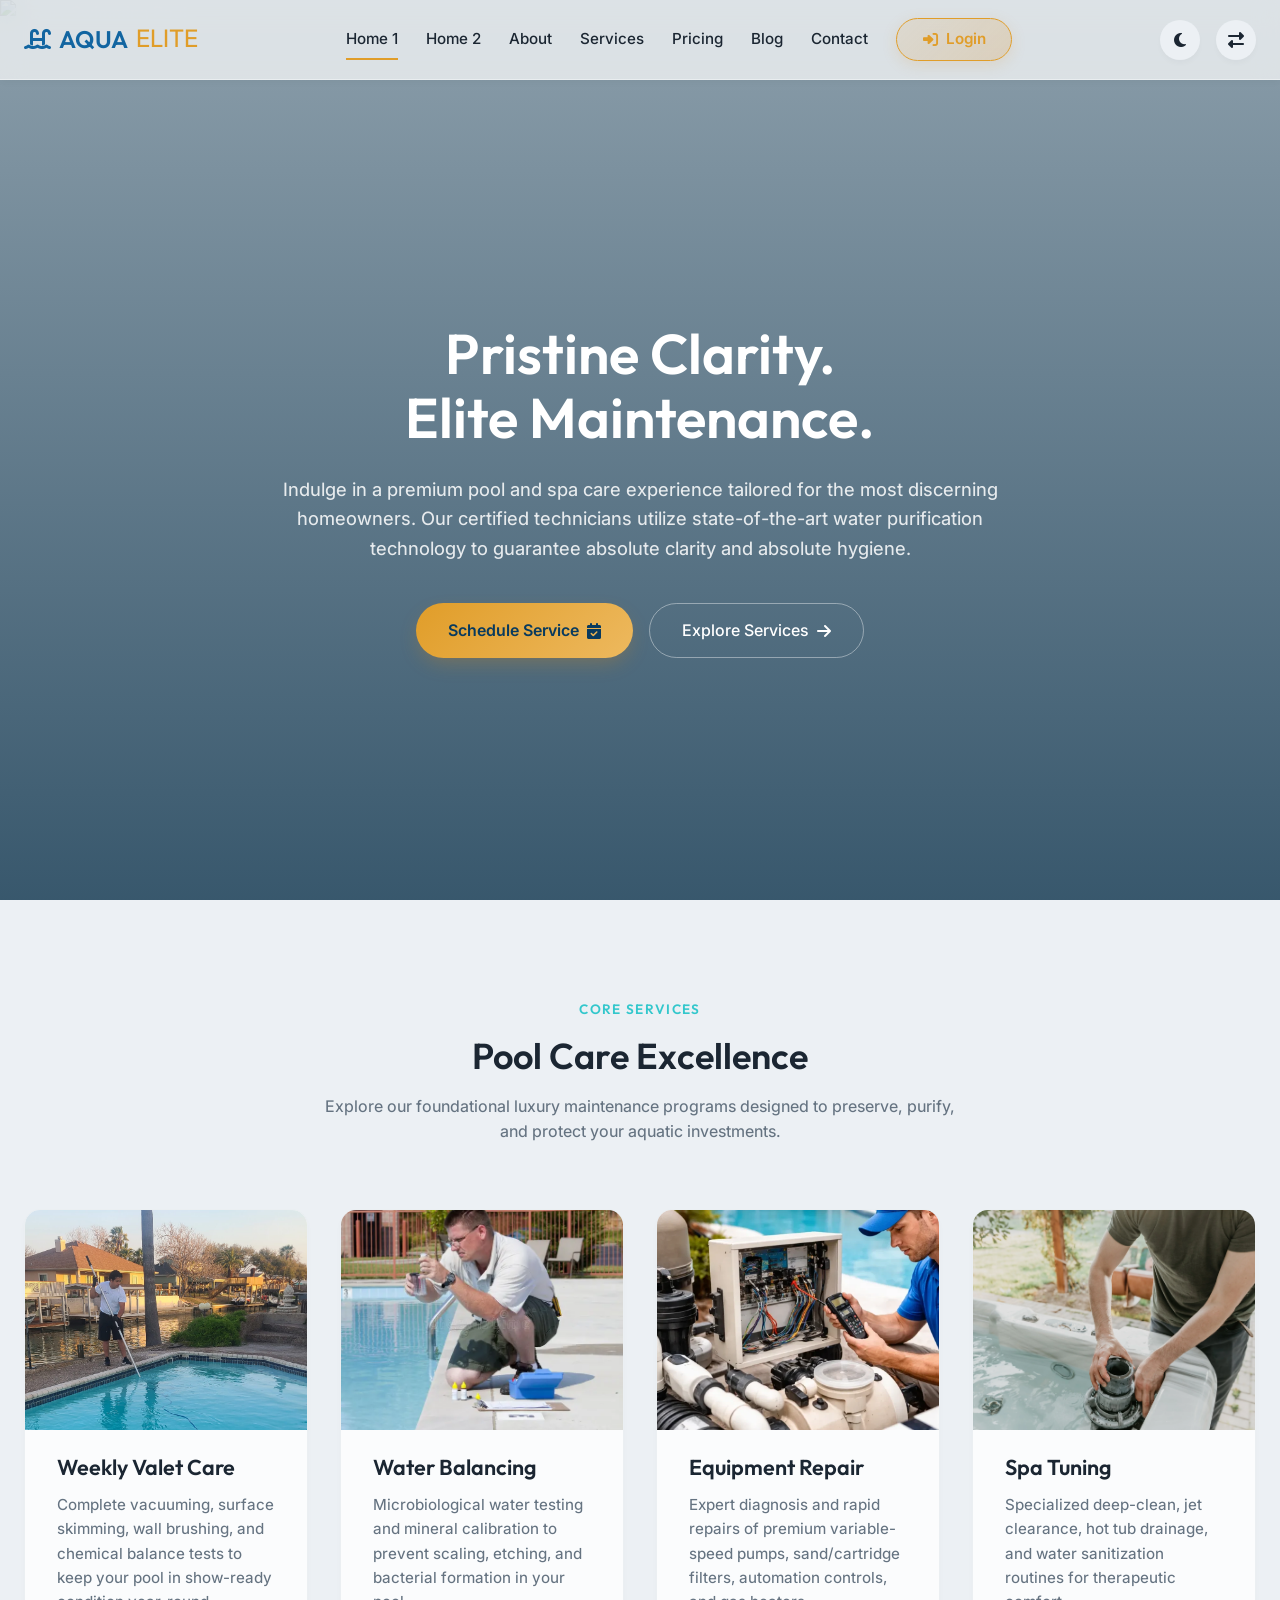
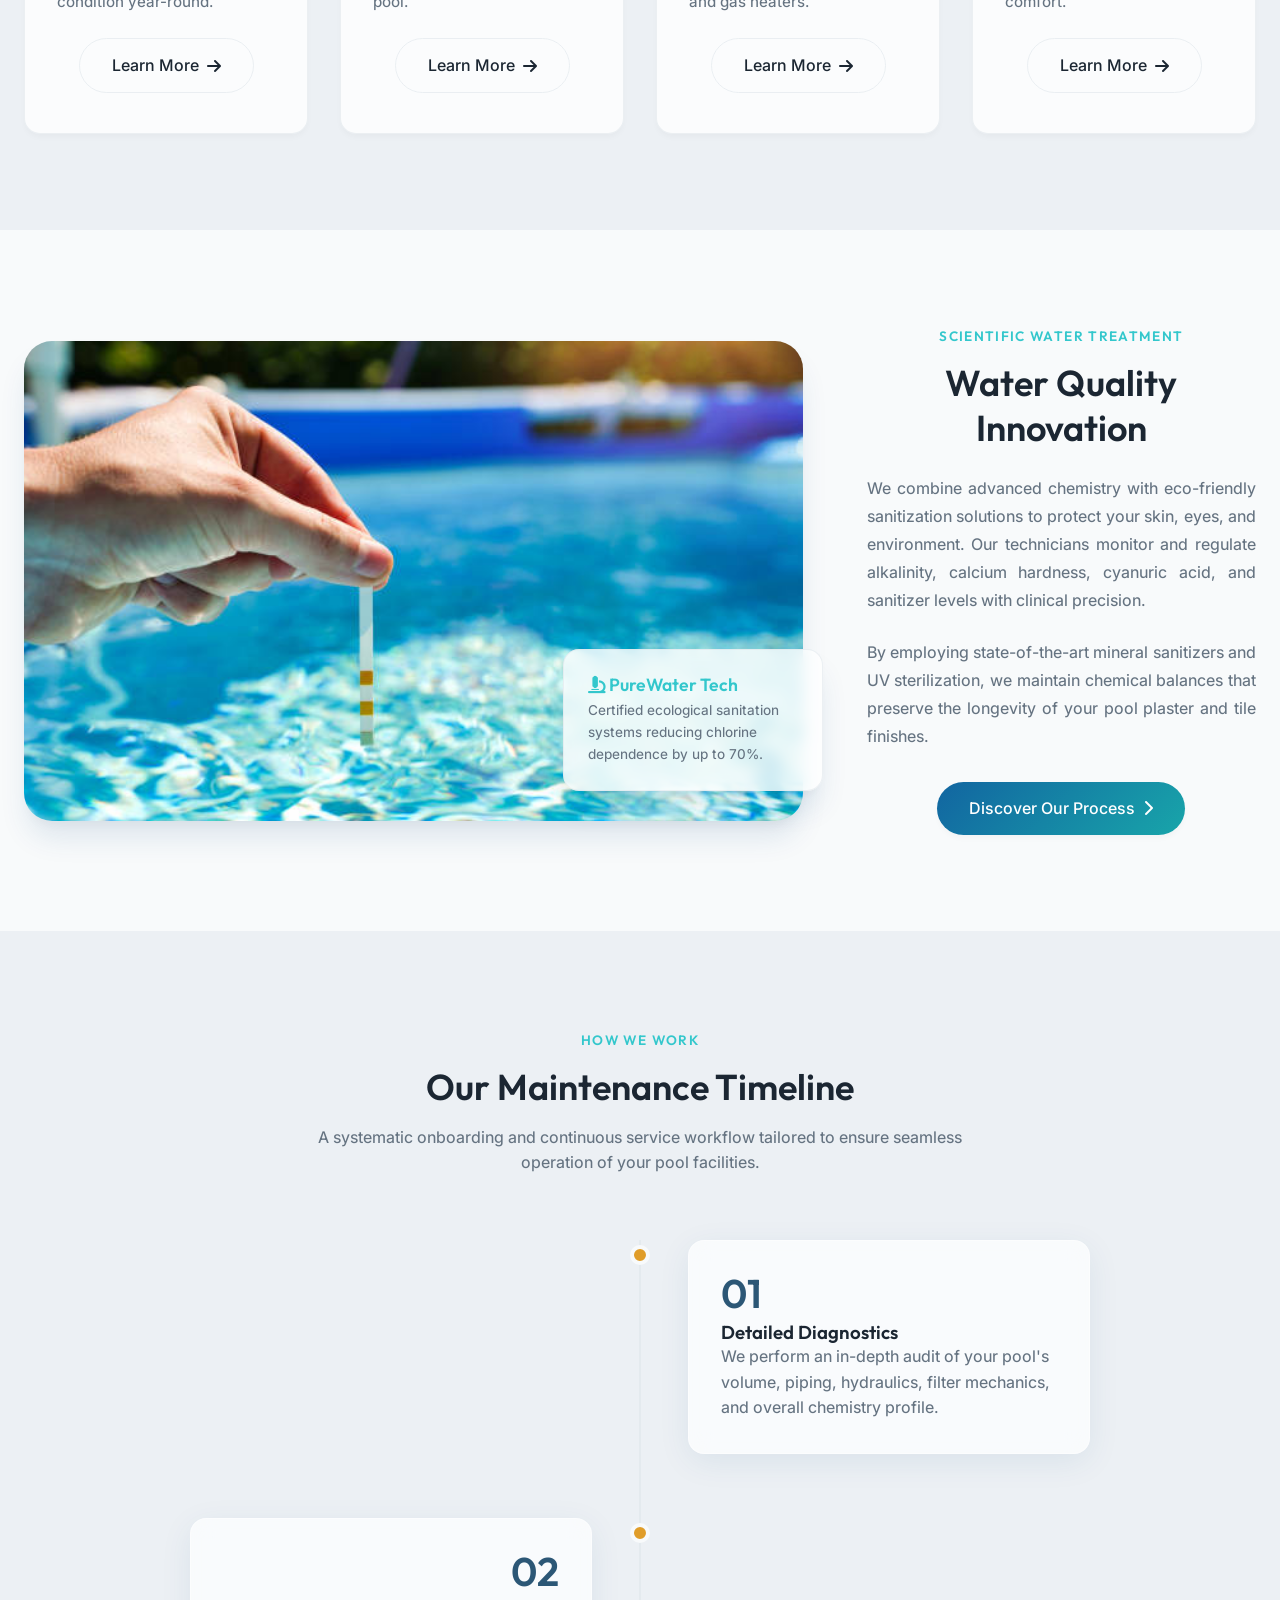
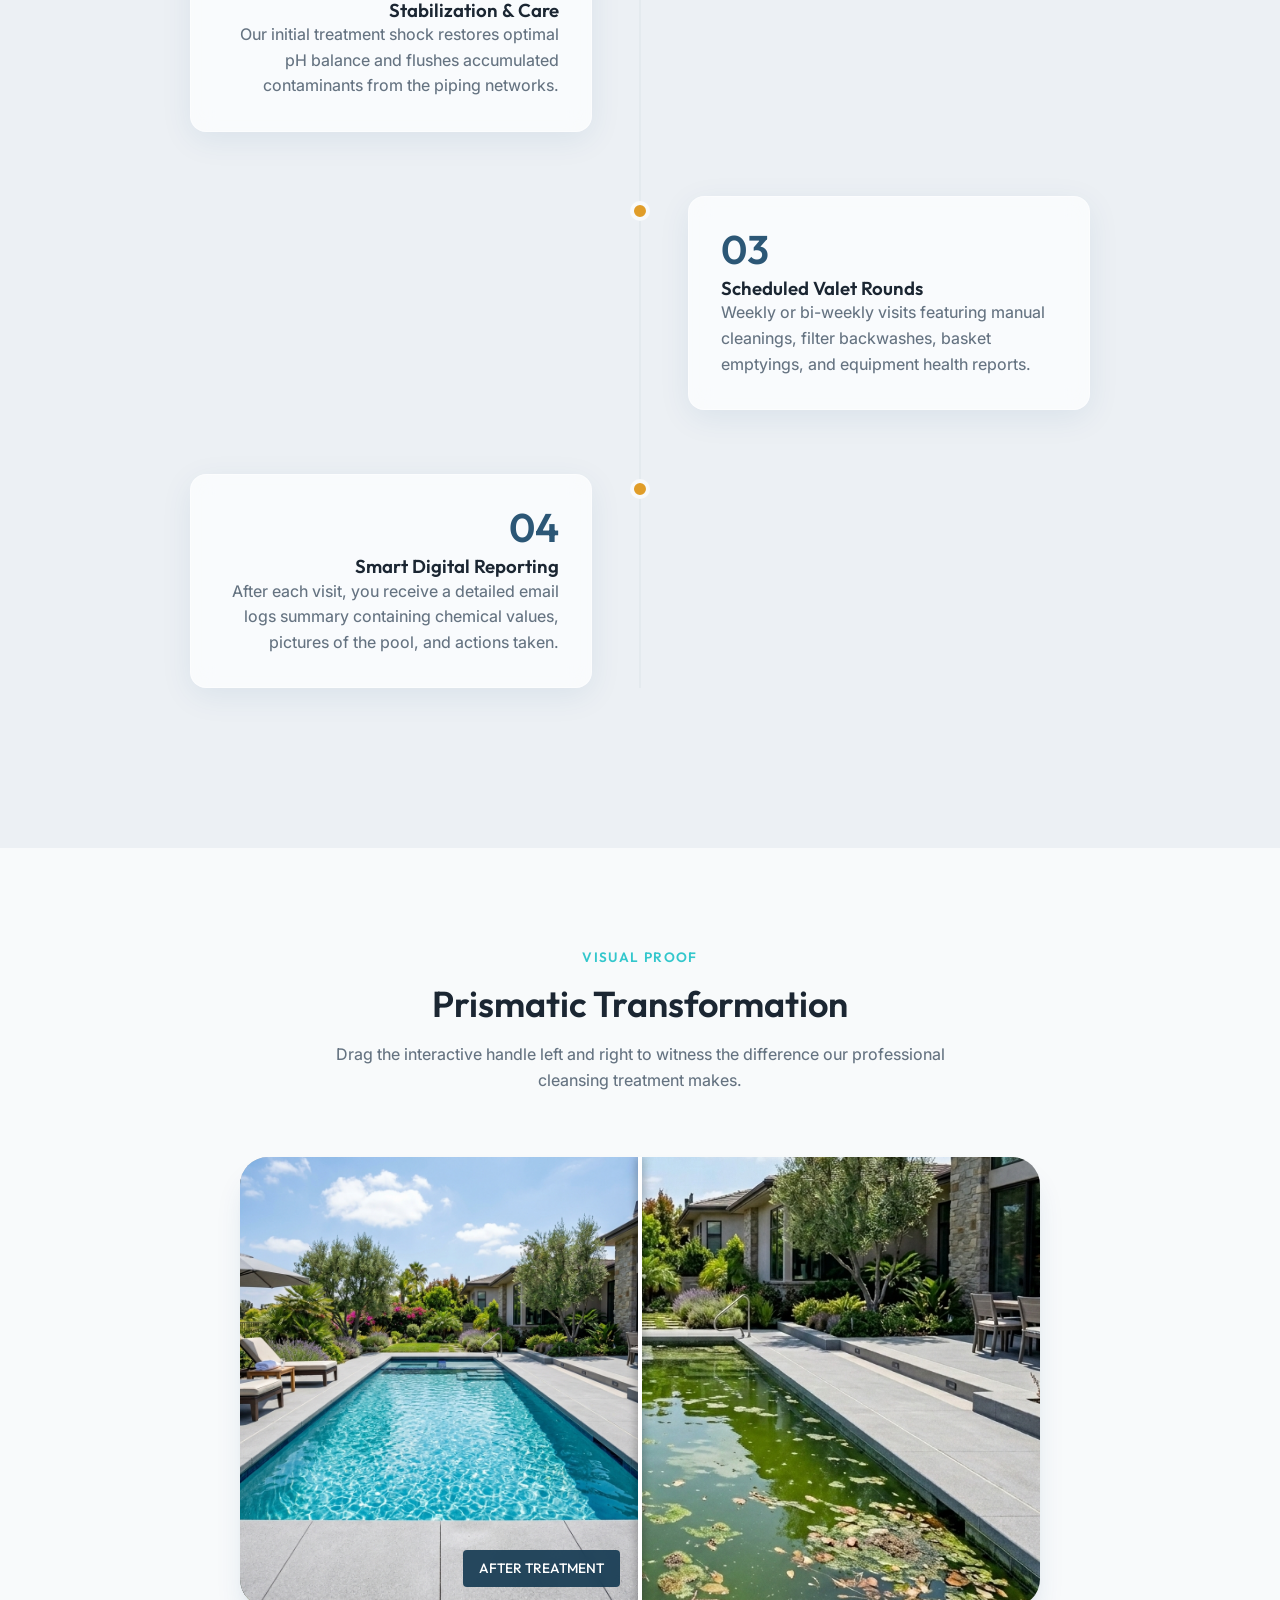
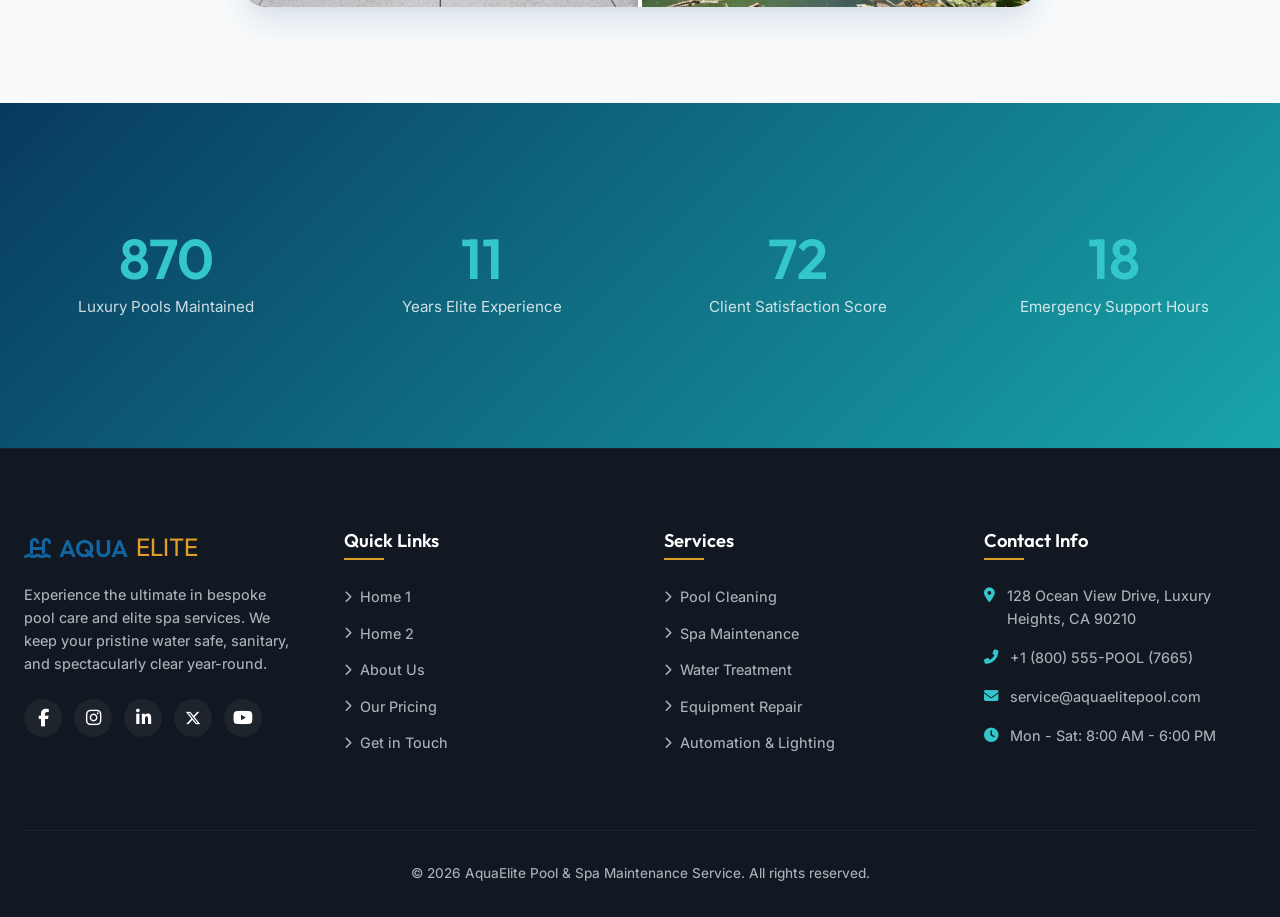
==== index.html @ b31b195e "Initial commit - Pool & Spa Maintenance Service static website" ====
<!DOCTYPE html>
<html lang="en" dir="ltr" data-theme="light">
<head>
  <meta charset="UTF-8">
  <meta name="viewport" content="width=device-width, initial-scale=1.0">
  <link rel="icon" type="image/svg+xml" href="assets/images/favicon.svg">
  <meta name="description" content="Premium Pool & Spa Maintenance Service - High-end cleaning, water treatment, equipment repair, and luxury pool care. Experience crystal-clear, safe waters.">
  <title>AquaElite - Premium Pool & Spa Maintenance Service</title>
  
  <!-- CSS Stylesheets -->
  <link rel="stylesheet" href="https://cdnjs.cloudflare.com/ajax/libs/font-awesome/6.6.0/css/all.min.css">
  <link rel="stylesheet" href="assets/css/style.css">
</head>
<body>

  <!-- Sticky Header -->
  <header>
    <div class="container nav-container">
      <a href="index.html" class="logo">
        <i class="fas fa-swimming-pool"></i> AQUA<span>ELITE</span>
      </a>
      
      <nav class="nav-menu">
        <a href="index.html" class="nav-link active">Home 1</a>
        <a href="home-2.html" class="nav-link">Home 2</a>
        <a href="about.html" class="nav-link">About</a>
        <a href="services.html" class="nav-link">Services</a>
        <a href="pricing.html" class="nav-link">Pricing</a>
        <a href="blog.html" class="nav-link">Blog</a>
        <a href="contact.html" class="nav-link">Contact</a>
        <a href="login.html" class="nav-link btn btn-secondary login-nav-btn"><i class="fas fa-sign-in-alt"></i> Login</a>
        
        <!-- Mobile/Tablet Toggle Buttons -->
        <div class="mobile-toggle-actions">
          <button class="toggle-btn theme-toggle" aria-label="Toggle Theme">
            <i class="fas fa-moon"></i>
          </button>
          <button class="toggle-btn rtl-toggle" aria-label="Toggle Layout Direction">
            <i class="fas fa-exchange-alt"></i>
          </button>
        </div>
      </nav>
      
      <div class="header-actions">
        <button class="toggle-btn theme-toggle" aria-label="Toggle Theme">
          <i class="fas fa-moon"></i>
        </button>
        <button class="toggle-btn rtl-toggle" aria-label="Toggle Layout Direction">
          <i class="fas fa-exchange-alt"></i>
        </button>
        <div class="hamburger">
          <span></span>
          <span></span>
          <span></span>
        </div>
      </div>
    </div>
  </header>

  <!-- 1. Luxury Hero Section -->
  <section class="hero-h1">
    <div class="hero-bg-media">
      <!-- High-resolution background pool image -->
      <img src="https://images.unsplash.com/photo-1576013551627-0cc20b96c2a7?q=80&w=1920&auto=format&fit=crop" alt="Luxury Swimming Pool">
    </div>
    <div class="hero-overlay"></div>
    <div class="container hero-content">
      <h1>Pristine Clarity.<br>Elite Maintenance.</h1>
      <p>Indulge in a premium pool and spa care experience tailored for the most discerning homeowners. Our certified technicians utilize state-of-the-art water purification technology to guarantee absolute clarity and absolute hygiene.</p>
      <div class="hero-actions">
        <a href="contact.html" class="btn btn-accent">Schedule Service <i class="fas fa-calendar-check"></i></a>
        <a href="services.html" class="btn btn-secondary" style="color: #fff; border-color: rgba(255,255,255,0.4);">Explore Services <i class="fas fa-arrow-right"></i></a>
      </div>
    </div>
  </section>

  <!-- 2. Pool Care Excellence Grid (4 Premium Cards) -->
  <section class="section-padding" style="background: var(--bg-secondary); transition: background var(--transition-normal);">
    <div class="container">
      <div class="section-header">
        <span class="section-tag">Core Services</span>
        <h2 class="section-title">Pool Care Excellence</h2>
        <p>Explore our foundational luxury maintenance programs designed to preserve, purify, and protect your aquatic investments.</p>
      </div>
      
      <div class="grid-4">
        <!-- Card 1 -->
        <div class="premium-card">
          <img src="assets/images/Weekly%20Valet%20Care.png" alt="Weekly Valet Care">
          <h3>Weekly Valet Care</h3>
          <p>Complete vacuuming, surface skimming, wall brushing, and chemical balance tests to keep your pool in show-ready condition year-round.</p>
          <a href="services-details.html" class="btn btn-secondary card-action-btn">Learn More <i class="fas fa-arrow-right"></i></a>
        </div>
        <!-- Card 2 -->
        <div class="premium-card">
          <img src="assets/images/Water%20Balancing.png" alt="Water Balancing">
          <h3>Water Balancing</h3>
          <p>Microbiological water testing and mineral calibration to prevent scaling, etching, and bacterial formation in your pool.</p>
          <a href="services-details.html" class="btn btn-secondary card-action-btn">Learn More <i class="fas fa-arrow-right"></i></a>
        </div>
        <!-- Card 3 -->
        <div class="premium-card">
          <img src="assets/images/Equipment%20Repair.png" alt="Equipment Repair">
          <h3>Equipment Repair</h3>
          <p>Expert diagnosis and rapid repairs of premium variable-speed pumps, sand/cartridge filters, automation controls, and gas heaters.</p>
          <a href="services-details.html" class="btn btn-secondary card-action-btn">Learn More <i class="fas fa-arrow-right"></i></a>
        </div>
        <!-- Card 4 -->
        <div class="premium-card">
          <img src="assets/images/Spa%20Tuning.png" alt="Spa Tuning">
          <h3>Spa Tuning</h3>
          <p>Specialized deep-clean, jet clearance, hot tub drainage, and water sanitization routines for therapeutic comfort.</p>
          <a href="services-details.html" class="btn btn-secondary card-action-btn">Learn More <i class="fas fa-arrow-right"></i></a>
        </div>
      </div>
    </div>
  </section>

  <!-- 3. Water Quality Innovation Section (Split Layout) -->
  <section class="section-padding">
    <div class="container">
      <div class="split-layout">
        <div class="split-image-container">
          <img src="assets/images/Water%20Quality%20Innovation.png" alt="Pool Water Chemistry Integration">
          <div class="floating-badge glass-panel">
            <h4><i class="fas fa-microscope"></i> PureWater Tech</h4>
            <p style="font-size: 0.85rem; margin: 0;">Certified ecological sanitation systems reducing chlorine dependence by up to 70%.</p>
          </div>
        </div>
        <div class="split-content">
          <span class="section-tag" style="text-align: start;">Scientific Water Treatment</span>
          <h2 style="font-size: 2.25rem; margin-bottom: 1.5rem;">Water Quality Innovation</h2>
          <p style="margin-bottom: 1.5rem;">We combine advanced chemistry with eco-friendly sanitization solutions to protect your skin, eyes, and environment. Our technicians monitor and regulate alkalinity, calcium hardness, cyanuric acid, and sanitizer levels with clinical precision.</p>
          <p style="margin-bottom: 2rem;">By employing state-of-the-art mineral sanitizers and UV sterilization, we maintain chemical balances that preserve the longevity of your pool plaster and tile finishes.</p>
          <a href="about.html" class="btn btn-primary">Discover Our Process <i class="fas fa-chevron-right"></i></a>
        </div>
      </div>
    </div>
  </section>

  <!-- 4. Maintenance Process Timeline -->
  <section class="section-padding" style="background: var(--bg-secondary); transition: background var(--transition-normal);">
    <div class="container">
      <div class="section-header">
        <span class="section-tag">How We Work</span>
        <h2 class="section-title">Our Maintenance Timeline</h2>
        <p>A systematic onboarding and continuous service workflow tailored to ensure seamless operation of your pool facilities.</p>
      </div>
      
      <div class="timeline-container">
        <div class="timeline-line"></div>
        
        <!-- Timeline Item 1 -->
        <div class="timeline-item">
          <div class="timeline-dot"></div>
          <div class="timeline-card glass-panel">
            <div class="step-num">01</div>
            <h3>Detailed Diagnostics</h3>
            <p>We perform an in-depth audit of your pool's volume, piping, hydraulics, filter mechanics, and overall chemistry profile.</p>
          </div>
        </div>
        
        <!-- Timeline Item 2 -->
        <div class="timeline-item">
          <div class="timeline-dot"></div>
          <div class="timeline-card glass-panel">
            <div class="step-num">02</div>
            <h3>Stabilization & Care</h3>
            <p>Our initial treatment shock restores optimal pH balance and flushes accumulated contaminants from the piping networks.</p>
          </div>
        </div>
        
        <!-- Timeline Item 3 -->
        <div class="timeline-item">
          <div class="timeline-dot"></div>
          <div class="timeline-card glass-panel">
            <div class="step-num">03</div>
            <h3>Scheduled Valet Rounds</h3>
            <p>Weekly or bi-weekly visits featuring manual cleanings, filter backwashes, basket emptyings, and equipment health reports.</p>
          </div>
        </div>
        
        <!-- Timeline Item 4 -->
        <div class="timeline-item">
          <div class="timeline-dot"></div>
          <div class="timeline-card glass-panel">
            <div class="step-num">04</div>
            <h3>Smart Digital Reporting</h3>
            <p>After each visit, you receive a detailed email logs summary containing chemical values, pictures of the pool, and actions taken.</p>
          </div>
        </div>
      </div>
    </div>
  </section>

  <!-- 5. Before & After Transformation Showcase -->
  <section class="section-padding">
    <div class="container">
      <div class="section-header">
        <span class="section-tag">Visual Proof</span>
        <h2 class="section-title">Prismatic Transformation</h2>
        <p>Drag the interactive handle left and right to witness the difference our professional cleansing treatment makes.</p>
      </div>
      
      <div class="ba-slider-wrapper">
        <div class="ba-slider">
          <!-- Before Image (Dirty/under renovation pool) -->
          <div class="ba-img ba-before">
            <img src="assets/images/pool-before.png" alt="Pool Before Maintenance">
            <div class="ba-badge ba-badge-before">BEFORE TREATMENT</div>
          </div>
          <!-- After Image (Clean Sparkling Pool) -->
          <div class="ba-img ba-after">
            <img src="assets/images/pool-after.png" alt="Pool After Maintenance">
            <div class="ba-badge ba-badge-after">AFTER TREATMENT</div>
          </div>
          
          <div class="ba-slider-handle"></div>
          <div class="ba-slider-button">
            <i class="fas fa-arrows-alt-h"></i>
          </div>
        </div>
      </div>
    </div>
  </section>

  <!-- 6. Customer Trust & Satisfaction Metrics (Animated Statistics) -->
  <section class="section-padding" style="background: linear-gradient(135deg, var(--primary-color), var(--secondary-color)); color: #fff;">
    <div class="container">
      <div class="stats-grid">
        <div class="stat-item">
          <div class="stat-num" data-target="1200" data-suffix="+">0</div>
          <div class="stat-label" style="color: rgba(255,255,255,0.8);">Luxury Pools Maintained</div>
        </div>
        <div class="stat-item">
          <div class="stat-num" data-target="15" data-suffix="+">0</div>
          <div class="stat-label" style="color: rgba(255,255,255,0.8);">Years Elite Experience</div>
        </div>
        <div class="stat-item">
          <div class="stat-num" data-target="99" data-suffix=".8%">0</div>
          <div class="stat-label" style="color: rgba(255,255,255,0.8);">Client Satisfaction Score</div>
        </div>
        <div class="stat-item">
          <div class="stat-num" data-target="24" data-suffix="/7">0</div>
          <div class="stat-label" style="color: rgba(255,255,255,0.8);">Emergency Support Hours</div>
        </div>
      </div>
    </div>
  </section>

  <!-- Footer (SAME ACROSS ALL PAGES) -->
  <footer>
    <div class="container">
      <div class="footer-grid">
        <div class="footer-brand">
          <a href="index.html" class="logo">
            <i class="fas fa-swimming-pool"></i> AQUA<span>ELITE</span>
          </a>
          <p>Experience the ultimate in bespoke pool care and elite spa services. We keep your pristine water safe, sanitary, and spectacularly clear year-round.</p>
          <div class="social-links">
            <a href="#" class="social-icon" aria-label="Facebook"><i class="fab fa-facebook-f"></i></a>
            <a href="#" class="social-icon" aria-label="Instagram"><i class="fab fa-instagram"></i></a>
            <a href="#" class="social-icon" aria-label="LinkedIn"><i class="fab fa-linkedin-in"></i></a>
            <a href="#" class="social-icon" aria-label="X"><i class="fab fa-x-twitter"></i></a>
            <a href="#" class="social-icon" aria-label="YouTube"><i class="fab fa-youtube"></i></a>
          </div>
        </div>
        
        <div class="footer-links">
          <h4>Quick Links</h4>
          <ul>
            <li><a href="index.html"><i class="fas fa-chevron-right"></i> Home 1</a></li>
            <li><a href="home-2.html"><i class="fas fa-chevron-right"></i> Home 2</a></li>
            <li><a href="about.html"><i class="fas fa-chevron-right"></i> About Us</a></li>
            <li><a href="pricing.html"><i class="fas fa-chevron-right"></i> Our Pricing</a></li>
            <li><a href="contact.html"><i class="fas fa-chevron-right"></i> Get in Touch</a></li>
          </ul>
        </div>
        
        <div class="footer-links">
          <h4>Services</h4>
          <ul>
            <li><a href="services-details.html"><i class="fas fa-chevron-right"></i> Pool Cleaning</a></li>
            <li><a href="services-details.html"><i class="fas fa-chevron-right"></i> Spa Maintenance</a></li>
            <li><a href="services-details.html"><i class="fas fa-chevron-right"></i> Water Treatment</a></li>
            <li><a href="services-details.html"><i class="fas fa-chevron-right"></i> Equipment Repair</a></li>
            <li><a href="services-details.html"><i class="fas fa-chevron-right"></i> Automation & Lighting</a></li>
          </ul>
        </div>
        
        <div class="footer-contact">
          <h4>Contact Info</h4>
          <ul class="contact-info-list">
            <li>
              <i class="fas fa-map-marker-alt"></i>
              <span>128 Ocean View Drive, Luxury Heights, CA 90210</span>
            </li>
            <li>
              <i class="fas fa-phone-alt"></i>
              <span>+1 (800) 555-POOL (7665)</span>
            </li>
            <li>
              <i class="fas fa-envelope"></i>
              <span>service@aquaelitepool.com</span>
            </li>
            <li>
              <i class="fas fa-clock"></i>
              <span>Mon - Sat: 8:00 AM - 6:00 PM</span>
            </li>
          </ul>
        </div>
      </div>
      
      <div class="footer-bottom">
        <p>&copy; 2026 AquaElite Pool & Spa Maintenance Service. All rights reserved.</p>
      </div>
    </div>
  </footer>

  <!-- Scroll to Top -->
  <button id="scrollTopBtn" aria-label="Scroll to top"><i class="fas fa-chevron-up"></i></button>

  <!-- JavaScript Bundle -->
  <script src="assets/js/main.js"></script>
</body>
</html>
---- assets/css/style.css ----
/* ==========================================================================
   POOL & SPA MAINTENANCE SERVICE - PREMIUM CSS STYLESHEET
   ========================================================================== */

@import url('https://fonts.googleapis.com/css2?family=Inter:wght@400;500&family=Outfit:wght@400;500;600&display=swap');

/* --- Theme Variables --- */
:root {
  /* Color Palette (Luxury Teal & Deep Navy & Warm Gold) */
  --primary-hue: 205;
  --secondary-hue: 182;
  --accent-hue: 38;

  --primary-color: hsl(var(--primary-hue), 85%, 20%);
  --primary-light: hsl(var(--primary-hue), 80%, 35%);
  --primary-rgb: 8, 47, 73;

  --secondary-color: hsl(var(--secondary-hue), 75%, 38%);
  --secondary-light: hsl(var(--secondary-hue), 60%, 50%);

  --accent-color: hsl(var(--accent-hue), 75%, 52%);
  --accent-light: hsl(var(--accent-hue), 80%, 65%);
  --accent-rgb: 217, 137, 24;

  /* Neutral Colors */
  --bg-color: hsl(210, 30%, 98%);
  --bg-secondary: hsl(210, 25%, 94%);
  --hero-light-blue: hsl(205, 90%, 94%);
  --card-bg: hsla(210, 30%, 100%, 0.8);
  --text-color: hsl(210, 30%, 15%);
  --text-muted: hsl(210, 12%, 45%);
  --border-color: hsla(210, 20%, 90%, 0.6);

  /* Glassmorphism */
  --glass-bg: rgba(255, 255, 255, 0.7);
  --glass-border: rgba(255, 255, 255, 0.4);
  --glass-shadow: 0 8px 32px 0 rgba(15, 76, 129, 0.08);

  /* Shadows */
  --shadow-sm: 0 4px 6px -1px rgba(0, 0, 0, 0.03);
  --shadow-md: 0 10px 20px -3px rgba(0, 0, 0, 0.06), 0 4px 6px -2px rgba(0, 0, 0, 0.02);
  --shadow-lg: 0 20px 30px -5px rgba(15, 76, 129, 0.12), 0 8px 12px -5px rgba(0, 0, 0, 0.04);
  --shadow-accent: 0 8px 20px -4px rgba(var(--accent-rgb), 0.3);

  /* Layout Dimensions */
  --header-height: 80px;
  --border-radius-sm: 8px;
  --border-radius-md: 16px;
  --border-radius-lg: 28px;

  /* Fonts */
  --font-heading: 'Outfit', sans-serif;
  --font-body: 'Inter', sans-serif;

  /* Transitions */
  --transition-fast: 0.2s ease;
  --transition-normal: 0.35s cubic-bezier(0.4, 0, 0.2, 1);
  --transition-slow: 0.6s cubic-bezier(0.4, 0, 0.2, 1);

  /* Layout directions (custom logical helpers) */
  --dir-transform-arrow: scaleX(1);
}

/* --- Dark Mode Overrides --- */
[data-theme="dark"] {
  --bg-color: hsl(215, 30%, 8%);
  --bg-secondary: hsl(215, 25%, 12%);
  --card-bg: hsla(215, 30%, 13%, 0.85);
  --text-color: hsl(210, 20%, 93%);
  --text-muted: hsl(210, 10%, 68%);
  --border-color: hsla(215, 20%, 20%, 0.5);
  --hero-light-blue: hsl(205, 45%, 15%);

  --glass-bg: rgba(15, 23, 42, 0.65);
  --glass-border: rgba(255, 255, 255, 0.08);
  --glass-shadow: 0 8px 32px 0 rgba(0, 0, 0, 0.3);

  --shadow-sm: 0 4px 6px -1px rgba(0, 0, 0, 0.2);
  --shadow-md: 0 10px 20px -3px rgba(0, 0, 0, 0.35);
  --shadow-lg: 0 20px 30px -5px rgba(0, 0, 0, 0.5);

  --primary-light: hsl(var(--primary-hue), 70%, 45%);
}

/* --- RTL Configuration Overrides --- */
[dir="rtl"] {
  --dir-transform-arrow: scaleX(-1);
}

/* --- CSS Reset & Base Styles --- */
*,
*::before,
*::after {
  box-sizing: border-box;
  margin: 0;
  padding: 0;
}

html {
  scroll-behavior: smooth;
  font-size: 16px;
  -webkit-text-size-adjust: 100%;
}

body {
  font-family: var(--font-body);
  font-weight: 400;
  background-color: var(--bg-color);
  color: var(--text-color);
  line-height: 1.6;
  overflow-x: hidden;
  transition: background-color var(--transition-normal), color var(--transition-normal);
}

h1,
h2,
h3,
h4,
h5,
h6 {
  font-family: var(--font-heading);
  font-weight: 600;
  /* Max 600 */
  line-height: 1.25;
  color: var(--text-color);
  transition: color var(--transition-normal);
}

p,
span,
li,
label,
input,
textarea,
select {
  font-family: var(--font-body);
  font-weight: 450;
  /* Between 400-550 */
}

p {
  color: var(--text-muted);
}

a {
  text-decoration: none;
  color: inherit;
  transition: color var(--transition-fast), background var(--transition-fast);
}

img {
  max-width: 100%;
  height: auto;
  display: block;
  object-fit: cover;
}

ul,
ol {
  list-style: none;
}

button,
input,
select,
textarea {
  font-family: inherit;
  font-size: inherit;
  background: none;
  border: none;
  outline: none;
}

/* --- Utility Classes --- */
.container {
  width: 100%;
  max-width: 1280px;
  margin: 0 auto;
  padding: 0 1.5rem;
}

.section-padding {
  padding: 6rem 0;
}

@media (max-width: 768px) {
  .section-padding {
    padding: 4rem 0;
  }
}

.text-center {
  text-align: center;
}

.text-start {
  text-align: start;
}

.text-end {
  text-align: end;
}

/* Grid systems */
.grid-2 {
  display: grid;
  grid-template-columns: repeat(auto-fit, minmax(300px, 1fr));
  gap: 2rem;
}

.grid-3 {
  display: grid;
  grid-template-columns: repeat(auto-fit, minmax(280px, 1fr));
  gap: 2rem;
}

.grid-4 {
  display: grid;
  grid-template-columns: repeat(auto-fit, minmax(240px, 1fr));
  gap: 2rem;
}

@media (min-width: 992px) {
  .grid-4 {
    grid-template-columns: repeat(4, 1fr);
  }

  .grid-3 {
    grid-template-columns: repeat(3, 1fr);
  }

  .grid-2 {
    grid-template-columns: repeat(2, 1fr);
  }
}

@media (max-width: 576px) {
  .grid-2,
  .grid-3,
  .grid-4 {
    grid-template-columns: 1fr;
  }
}


/* --- Glassmorphism & Cards --- */
.glass-panel {
  background: var(--glass-bg);
  backdrop-filter: blur(12px) saturate(180%);
  -webkit-backdrop-filter: blur(12px) saturate(180%);
  border: 1px solid var(--glass-border);
  box-shadow: var(--glass-shadow);
  border-radius: var(--border-radius-md);
  transition: background var(--transition-normal), border var(--transition-normal), box-shadow var(--transition-normal), transform var(--transition-normal);
}

.glass-panel:hover {
  transform: translateY(-6px);
  box-shadow: 0 20px 40px rgba(0,0,0,0.18);
  border-color: var(--secondary-light);
}

.premium-card {
  background: var(--card-bg);
  border: 1px solid var(--border-color);
  border-radius: var(--border-radius-md);
  box-shadow: var(--shadow-sm);
  padding: 2.5rem 2rem;
  transition: transform var(--transition-normal), box-shadow var(--transition-normal), border var(--transition-normal), background var(--transition-normal);
  display: flex;
  flex-direction: column;
  height: 100%;
  overflow: hidden;
}

.premium-card:hover {
  transform: translateY(-8px);
  box-shadow: var(--shadow-lg);
  border-color: var(--secondary-light);
}

.premium-card img {
  width: calc(100% + 4rem);
  margin: -2.5rem -2rem 1.5rem -2rem;
  max-width: none;
  height: 220px;
  object-fit: cover;
}

.premium-card h3 {
  font-size: 1.35rem;
  margin-bottom: 0.75rem;
}

.premium-card p {
  font-size: 0.95rem;
  margin-bottom: 1.5rem;
  flex-grow: 1;
}

.card-action-btn {
  margin-top: auto;
  align-self: center;
}

[dir="rtl"] .card-action-btn {
  align-self: center;
}

/* --- Buttons --- */
.btn {
  display: inline-flex;
  align-items: center;
  justify-content: center;
  padding: 0.85rem 2rem;
  font-weight: 500;
  border-radius: 50px;
  cursor: pointer;
  transition: all var(--transition-fast);
  text-align: center;
  gap: 0.5rem;
}

.btn-primary {
  background: linear-gradient(135deg, var(--primary-light), var(--secondary-color));
  color: #fff;
  box-shadow: var(--shadow-sm);
}

.btn-primary:hover {
  background: linear-gradient(135deg, var(--primary-color), var(--secondary-light));
  transform: translateY(-2px);
  box-shadow: var(--shadow-md);
  color: #fff;
}

.btn-secondary {
  background: transparent;
  color: var(--text-color);
  border: 1px solid var(--border-color);
}

.btn-secondary:hover {
  background: var(--bg-secondary);
  border-color: var(--text-muted);
  color: var(--text-color);
}

.btn-accent {
  background: linear-gradient(135deg, var(--accent-color), var(--accent-light));
  color: var(--primary-color);
  font-weight: 600;
  box-shadow: var(--shadow-accent);
}

.btn-accent:hover {
  transform: translateY(-2px);
  box-shadow: 0 12px 24px -4px rgba(var(--accent-rgb), 0.45);
  color: var(--primary-color);
}

/* Hero section buttons — keep white text visible on hover */
.hero-content .btn-secondary:hover,
.hero-h2-content .btn-secondary:hover {
  background: rgba(255, 255, 255, 0.15);
  border-color: rgba(255, 255, 255, 0.6);
  color: #ffffff !important;
}

.hero-content .btn-accent:hover,
.hero-h2-content .btn-accent:hover {
  color: var(--primary-color) !important;
}

/* --- Header & Sticky Navbar --- */
header {
  position: fixed;
  top: 0;
  left: 0;
  width: 100%;
  z-index: 1000;
  height: var(--header-height);
  display: flex;
  align-items: center;
  background: var(--glass-bg);
  backdrop-filter: blur(12px);
  -webkit-backdrop-filter: blur(12px);
  border-bottom: 1px solid var(--glass-border);
  box-shadow: var(--shadow-sm);
  transition: height var(--transition-fast), background var(--transition-normal), border var(--transition-normal), box-shadow var(--transition-normal);
}

header.sticky {
  height: 70px;
}

.login-nav-btn {
  background: linear-gradient(135deg, rgba(217, 137, 24, 0.1), rgba(217, 137, 24, 0.2)) !important;
  border: 1px solid var(--accent-color) !important;
  color: var(--accent-color) !important;
  border-radius: 50px !important;
  padding: 0.55rem 1.6rem !important;
  font-weight: 600 !important;
  display: inline-flex !important;
  align-items: center !important;
  justify-content: center !important;
  gap: 0.5rem !important;
  box-shadow: 0 4px 15px rgba(217, 137, 24, 0.15) !important;
  transition: all var(--transition-fast) !important;
}

[data-theme="dark"] .login-nav-btn {
  background: linear-gradient(135deg, rgba(217, 137, 24, 0.15), rgba(217, 137, 24, 0.3)) !important;
  color: var(--accent-light) !important;
  border-color: var(--accent-light) !important;
}

.login-nav-btn:hover {
  background: linear-gradient(135deg, var(--accent-color), var(--accent-light)) !important;
  color: var(--primary-color) !important;
  box-shadow: var(--shadow-accent) !important;
  transform: translateY(-2px);
}

.login-nav-btn i {
  font-size: 0.95rem;
}


.nav-container {
  display: flex;
  align-items: center;
  justify-content: space-between;
  width: 100%;
}

.logo {
  font-family: var(--font-heading);
  font-weight: 600;
  font-size: 1.5rem;
  color: var(--primary-light);
  display: flex;
  align-items: center;
  gap: 0.5rem;
}

.logo span {
  color: var(--accent-color);
}

/* Nav Menu */
.nav-menu {
  display: flex;
  align-items: center;
  gap: 1.75rem;
}

.nav-link {
  font-weight: 500;
  font-size: 0.95rem;
  color: var(--text-color);
  padding: 0.5rem 0;
  position: relative;
}

.nav-link::after {
  content: '';
  position: absolute;
  bottom: 0;
  left: 0;
  width: 0;
  height: 2px;
  background: var(--accent-color);
  transition: width var(--transition-fast);
}

[dir="rtl"] .nav-link::after {
  left: auto;
  right: 0;
}

.nav-link:hover::after,
.nav-link.active::after {
  width: 100%;
}

/* No underline on Login button (nav-link that is also a btn) */
.nav-link.btn::after,
.nav-link.btn:hover::after {
  display: none;
}

/* Header Action Controls */
.header-actions {
  display: flex;
  align-items: center;
  gap: 1rem;
}

.toggle-btn {
  background: var(--bg-secondary);
  color: var(--text-color);
  border-radius: 50%;
  width: 40px;
  height: 40px;
  display: flex;
  align-items: center;
  justify-content: center;
  cursor: pointer;
  box-shadow: var(--shadow-sm);
  transition: all var(--transition-fast);
}

.toggle-btn:hover {
  background: var(--border-color);
  transform: scale(1.05);
}

/* Mobile Toggle Hamburger */
.hamburger {
  display: none;
  flex-direction: column;
  justify-content: space-between;
  width: 24px;
  height: 18px;
  cursor: pointer;
  z-index: 1100;
}

.hamburger span {
  display: block;
  height: 2px;
  width: 100%;
  background: var(--text-color);
  border-radius: 2px;
  transition: all var(--transition-fast);
}

.mobile-toggle-actions {
  display: none;
}

@media (max-width: 1024px) {
  .hamburger {
    display: flex;
  }

  .nav-menu {
    position: fixed;
    top: 0;
    right: -100%;
    width: 280px;
    height: 100vh;
    background: var(--card-bg);
    backdrop-filter: blur(20px);
    -webkit-backdrop-filter: blur(20px);
    flex-direction: column;
    justify-content: flex-start;
    padding: 6rem 2rem 2rem;
    gap: 2rem;
    box-shadow: var(--shadow-lg);
    transition: right var(--transition-normal);
    z-index: 1050;
  }

  [dir="rtl"] .nav-menu {
    right: auto;
    left: -100%;
    transition: left var(--transition-normal);
  }

  .nav-menu.active {
    right: 0;
  }

  [dir="rtl"] .nav-menu.active {
    left: 0;
    right: auto;
  }

  .hamburger.active span:nth-child(1) {
    transform: translateY(8px) rotate(45deg);
  }

  .hamburger.active span:nth-child(2) {
    opacity: 0;
  }

  .hamburger.active span:nth-child(3) {
    transform: translateY(-8px) rotate(-45deg);
  }

  .header-actions .theme-toggle,
  .header-actions .rtl-toggle {
    display: none;
  }

  .mobile-toggle-actions {
    display: flex;
    align-items: center;
    justify-content: center;
    gap: 1.5rem;
    margin-top: 1rem;
    padding-top: 1.5rem;
    border-top: 1px solid var(--border-color);
    width: 100%;
  }
}

/* --- Section Headers --- */
.section-header {
  max-width: 650px;
  margin: 0 auto 4rem;
  text-align: center;
}

.section-tag {
  display: inline-block;
  font-family: var(--font-heading);
  font-size: 0.85rem;
  font-weight: 600;
  letter-spacing: 0.1em;
  text-transform: uppercase;
  color: var(--secondary-light);
  margin-bottom: 0.75rem;
}

.section-title {
  font-size: 2.25rem;
  margin-bottom: 1rem;
}

@media (max-width: 768px) {
  .section-title {
    font-size: 1.85rem;
  }
}

/* --- Footer (SAME ACROSS ALL PAGES) --- */
footer {
  background: hsl(215, 30%, 10%);
  color: hsl(210, 15%, 85%);
  padding: 5rem 0 2rem;
  border-top: 1px solid hsla(210, 20%, 20%, 0.5);
  font-size: 0.9rem;
}

footer h4 {
  color: #fff;
  font-size: 1.15rem;
  margin-bottom: 1.5rem;
  position: relative;
  padding-bottom: 0.5rem;
}

footer h4::after {
  content: '';
  position: absolute;
  bottom: 0;
  left: 0;
  width: 40px;
  height: 2px;
  background: var(--accent-color);
}

[dir="rtl"] footer h4::after {
  left: auto;
  right: 0;
}

footer p {
  color: hsl(210, 10%, 70%);
}

.footer-grid {
  display: grid;
  grid-template-columns: repeat(auto-fit, minmax(220px, 1fr));
  gap: 3rem;
  margin-bottom: 4rem;
}

.footer-brand .logo {
  margin-bottom: 1rem;
  color: var(--primary-light);
}

.footer-brand p {
  margin-bottom: 1.5rem;
  line-height: 1.6;
}

.social-links {
  display: flex;
  gap: 0.75rem;
  flex-wrap: wrap;
}

.social-icon {
  width: 38px;
  height: 38px;
  background: rgba(255, 255, 255, 0.05);
  color: #fff;
  border-radius: 50%;
  display: flex;
  align-items: center;
  justify-content: center;
  transition: all var(--transition-fast);
}

.social-icon i {
  display: flex;
  align-items: center;
  justify-content: center;
  width: 100%;
  height: 100%;
  font-size: 1.1rem;
}

.social-icon .fa-x-twitter {
  font-size: 1rem;
}

.social-icon:hover {
  background: var(--accent-color);
  color: var(--primary-color);
  transform: translateY(-3px);
}

.footer-links li {
  margin-bottom: 0.75rem;
}

.footer-links a {
  color: hsl(210, 10%, 70%);
  display: inline-flex;
  align-items: center;
  gap: 0.5rem;
  transition: color var(--transition-fast);
}

.footer-links a:hover {
  color: var(--accent-color);
}

.footer-links a i {
  font-size: 0.75rem;
  transform: var(--dir-transform-arrow);
}

.contact-info-list li {
  display: flex;
  gap: 0.75rem;
  margin-bottom: 1rem;
  color: hsl(210, 10%, 70%);
}

.contact-info-list i {
  color: var(--secondary-light);
  margin-top: 0.25rem;
}

.newsletter-form {
  display: flex;
  margin-top: 1rem;
  border-radius: 30px;
  overflow: hidden;
  border: 1px solid rgba(255, 255, 255, 0.1);
  background: rgba(255, 255, 255, 0.03);
}

.newsletter-form input {
  padding: 0.75rem 1.25rem;
  color: #fff;
  flex-grow: 1;
  font-size: 0.85rem;
}

.newsletter-form button {
  background: var(--accent-color);
  color: var(--primary-color);
  padding: 0 1.25rem;
  cursor: pointer;
  font-weight: 600;
  transition: background var(--transition-fast);
}

.newsletter-form button:hover {
  background: var(--accent-light);
}

.footer-bottom {
  border-top: 1px solid rgba(255, 255, 255, 0.05);
  padding-top: 2rem;
  display: flex;
  flex-direction: column;
  gap: 1rem;
  align-items: center;
  justify-content: center;
  color: hsl(210, 10%, 60%);
  font-size: 0.85rem;
  text-align: center;
}

@media (min-width: 768px) {
  .footer-bottom {
    flex-direction: row;
  }
}

.footer-bottom-links {
  display: flex;
  gap: 1.5rem;
}

.footer-bottom-links a {
  white-space: nowrap;
}

.footer-bottom-links a:hover {
  color: #fff;
}

@media (max-width: 768px) {
  footer {
    text-align: center;
  }
  footer .logo {
    justify-content: center;
  }
  footer .social-links {
    justify-content: center;
  }
  footer h4::after {
    left: 50% !important;
    transform: translateX(-50%) !important;
  }
  [dir="rtl"] footer h4::after {
    right: auto !important;
    left: 50% !important;
    transform: translateX(-50%) !important;
  }
  footer .contact-info-list {
    display: inline-block;
    text-align: start;
    padding-inline-start: 30px;
  }
}

/* --- Scroll To Top Button --- */
#scrollTopBtn {
  position: fixed;
  bottom: 30px;
  right: 30px;
  width: 45px;
  height: 45px;
  background: var(--accent-color);
  color: var(--primary-color);
  border-radius: 50%;
  display: flex;
  align-items: center;
  justify-content: center;
  cursor: pointer;
  opacity: 0;
  visibility: hidden;
  transition: all var(--transition-normal);
  z-index: 999;
  box-shadow: var(--shadow-md);
}

[dir="rtl"] #scrollTopBtn {
  right: auto;
  left: 30px;
}

#scrollTopBtn.visible {
  opacity: 1;
  visibility: visible;
}

#scrollTopBtn:hover {
  background: var(--accent-light);
  transform: translateY(-5px);
}

/* ==========================================================================
   PAGE-SPECIFIC STYLES
   ========================================================================== */

/* --- HOME PAGE 1 --- */

/* Luxury Hero */
.hero-h1 {
  position: relative;
  height: 100vh;
  min-height: 600px;
  display: flex;
  align-items: center;
  color: #fff;
  overflow: hidden;
}

.hero-bg-media {
  position: absolute;
  top: 0;
  left: 0;
  width: 100%;
  height: 100%;
  z-index: 1;
}

.hero-bg-media img,
.hero-bg-media video {
  width: 100%;
  height: 100%;
  object-fit: cover;
}

.hero-overlay {
  position: absolute;
  top: 0;
  left: 0;
  width: 100%;
  height: 100%;
  background: linear-gradient(180deg, rgba(8, 47, 73, 0.45) 0%, rgba(8, 47, 73, 0.8) 100%);
  z-index: 2;
}

.hero-content {
  position: relative;
  z-index: 3;
  max-width: 800px;
  margin: var(--header-height) auto 0;
  text-align: center;
}

.hero-content h1 {
  font-size: 3.5rem;
  color: #fff;
  margin-bottom: 1.5rem;
  line-height: 1.15;
}

@media (max-width: 768px) {
  .hero-content h1 {
    font-size: 2.5rem;
  }
}

.hero-content p {
  color: rgba(255, 255, 255, 0.85);
  font-size: 1.15rem;
  margin-bottom: 2.5rem;
}

.hero-actions {
  display: flex;
  flex-wrap: wrap;
  gap: 1rem;
  justify-content: center;
}

/* Water Quality Innovation (Split Layout) */
.split-layout {
  display: flex;
  flex-direction: column;
  gap: 4rem;
  align-items: center;
}

@media (min-width: 992px) {
  .split-layout {
    flex-direction: row;
  }

  .split-layout>* {
    width: 50%;
  }
}

.split-content {
  display: flex;
  flex-direction: column;
  justify-content: center;
  align-items: center;
}

.split-content .section-tag,
.split-content h2 {
  text-align: center;
}

.split-content p {
  text-align: justify;
  text-justify: inter-word;
  line-height: 1.75;
  width: 100%;
}


.split-image-container {
  position: relative;
  width: 100%;
}

.split-image-container img {
  border-radius: var(--border-radius-lg);
  box-shadow: var(--shadow-lg);
  width: 100%;
  height: 480px;
}

.floating-badge {
  position: absolute;
  bottom: 30px;
  right: -20px;
  background: var(--card-bg);
  border: 1px solid var(--border-color);
  padding: 1.5rem;
  border-radius: var(--border-radius-md);
  box-shadow: var(--shadow-lg);
  max-width: 260px;
  backdrop-filter: blur(8px);
}

[dir="rtl"] .floating-badge {
  right: auto;
  left: -20px;
}

.floating-badge h4 {
  color: var(--secondary-light);
  font-size: 1.1rem;
  margin-bottom: 0.25rem;
}

/* Maintenance Process Timeline */
.timeline-container {
  position: relative;
  max-width: 900px;
  margin: 0 auto;
}

.timeline-line {
  position: absolute;
  top: 0;
  bottom: 0;
  left: 50%;
  width: 2px;
  background: var(--border-color);
  transform: translateX(-50%);
}

.timeline-item {
  position: relative;
  margin-bottom: 4rem;
  width: 50%;
}

.timeline-item:nth-child(odd) {
  left: 0;
  padding-right: 3rem;
  text-align: right;
}

.timeline-item:nth-child(even) {
  left: 50%;
  padding-left: 3rem;
}

[dir="rtl"] .timeline-item:nth-child(odd) {
  left: 0;
  padding-right: 0;
  padding-left: 3rem;
  text-align: left;
}

[dir="rtl"] .timeline-item:nth-child(even) {
  left: 50%;
  padding-left: 0;
  padding-right: 3rem;
  text-align: right;
}

.timeline-dot {
  position: absolute;
  top: 5px;
  left: 100%;
  width: 20px;
  height: 20px;
  border-radius: 50%;
  background: var(--accent-color);
  border: 4px solid var(--bg-color);
  transform: translateX(-50%);
  z-index: 5;
  transition: background var(--transition-fast);
}

.timeline-item:nth-child(even) .timeline-dot {
  left: 0;
}

[dir="rtl"] .timeline-item:text-align-adjust {
  /* RTL safety */
}

.timeline-card {
  padding: 2rem;
  transition: transform var(--transition-normal), box-shadow var(--transition-normal), border-color var(--transition-normal);
}

.timeline-card:hover {
  transform: translateY(-6px);
  box-shadow: var(--shadow-lg);
  border-color: var(--secondary-light);
}

.timeline-card .step-num {
  font-family: var(--font-heading);
  font-size: 2.5rem;
  font-weight: 600;
  color: var(--primary-color);
  opacity: 0.85;
  line-height: 1;
  margin-bottom: 0.5rem;
}

[data-theme="dark"] .timeline-card .step-num {
  color: var(--secondary-light);
}


@media (max-width: 768px) {
  .timeline-line {
    left: 20px;
  }

  .timeline-item {
    width: 100%;
    margin-bottom: 3rem;
    left: 0 !important;
    padding-left: 3rem !important;
    padding-right: 0 !important;
    text-align: left !important;
  }

  [dir="rtl"] .timeline-item {
    padding-left: 0 !important;
    padding-right: 3rem !important;
    text-align: right !important;
  }

  .timeline-dot {
    left: 20px !important;
  }
}

/* Before & After Transformation Slider */
.ba-slider-wrapper {
  max-width: 800px;
  margin: 0 auto;
}

.ba-slider {
  position: relative;
  width: 100%;
  height: 450px;
  border-radius: var(--border-radius-lg);
  overflow: hidden;
  box-shadow: var(--shadow-lg);
}

@media (max-width: 600px) {
  .ba-slider {
    height: 300px;
  }
}

.ba-img {
  position: absolute;
  top: 0;
  left: 0;
  width: 100%;
  height: 100%;
  user-select: none;
}

.ba-img img {
  width: 100%;
  height: 100%;
  object-fit: cover;
}

.ba-before {
  z-index: 1;
}

.ba-after {
  z-index: 2;
  width: 50%;
}

.ba-slider-handle {
  position: absolute;
  top: 0;
  bottom: 0;
  left: 50%;
  width: 4px;
  background: #fff;
  z-index: 10;
  cursor: ew-resize;
  transform: translateX(-50%);
  box-shadow: 0 0 10px rgba(0, 0, 0, 0.5);
}

.ba-slider-button {
  position: absolute;
  top: 50%;
  left: 50%;
  width: 44px;
  height: 44px;
  background: var(--accent-color);
  color: var(--primary-color);
  border-radius: 50%;
  transform: translate(-50%, -50%);
  display: flex;
  align-items: center;
  justify-content: center;
  box-shadow: 0 0 8px rgba(0, 0, 0, 0.3);
  pointer-events: none;
}

.ba-badge {
  position: absolute;
  bottom: 20px;
  padding: 0.5rem 1rem;
  background: rgba(8, 47, 73, 0.85);
  color: #fff;
  font-family: var(--font-heading);
  font-size: 0.85rem;
  font-weight: 500;
  border-radius: 4px;
  z-index: 5;
  backdrop-filter: blur(4px);
}

.ba-badge-before {
  left: 20px;
}

.ba-badge-after {
  right: 20px;
}

/* Customer Trust (Stats) */
.stats-grid {
  display: grid;
  grid-template-columns: repeat(auto-fit, minmax(200px, 1fr));
  gap: 2rem;
}

.stat-item {
  padding: 2rem;
  text-align: center;
}

.stat-num {
  font-family: var(--font-heading);
  font-size: 3.5rem;
  font-weight: 600;
  color: var(--secondary-light);
  line-height: 1;
  margin-bottom: 0.5rem;
}

.stat-label {
  font-size: 0.95rem;
  color: var(--text-muted);
}

/* --- HOME PAGE 2 --- */

/* Hero Banner 2 */
.hero-h2 {
  position: relative;
  min-height: 100vh;
  display: flex;
  align-items: center;
  justify-content: center;
  overflow: hidden;
  color: #fff;
}

/* Background image layer with parallax scale */
.hero-h2-bg {
  position: absolute;
  inset: -10%;
  background: url('../images/home2-hero.png') center center / cover no-repeat;
  transform: scale(1.12);
  animation: h2BgFloat 12s ease-in-out infinite alternate;
  z-index: 0;
}

@keyframes h2BgFloat {
  0%   { transform: scale(1.12) translateY(0px) translateX(0px); }
  100% { transform: scale(1.18) translateY(-18px) translateX(8px); }
}

/* Deep dark gradient overlay for text legibility */
.hero-h2-overlay {
  position: absolute;
  inset: 0;
  background: linear-gradient(
    135deg,
    rgba(4, 30, 52, 0.82) 0%,
    rgba(8, 55, 80, 0.65) 50%,
    rgba(4, 30, 52, 0.75) 100%
  );
  z-index: 1;
}

/* 3D floating glare orb for depth */
.hero-h2-orb {
  position: absolute;
  width: 650px;
  height: 650px;
  border-radius: 50%;
  background: radial-gradient(circle, rgba(54, 181, 200, 0.22) 0%, transparent 70%);
  top: -10%;
  right: -10%;
  animation: orbPulse 8s ease-in-out infinite;
  z-index: 1;
  pointer-events: none;
}

@keyframes orbPulse {
  0%, 100% { transform: scale(1) translateY(0); opacity: 0.7; }
  50%       { transform: scale(1.15) translateY(-30px); opacity: 1; }
}

/* Centered text content */
.hero-h2-content {
  position: relative;
  z-index: 2;
  text-align: center;
  padding: 120px 1.5rem 80px;
  max-width: 850px;
  margin: 0 auto;
  perspective: 1000px;
}

.hero-h2-content h1 {
  font-size: 4.5rem;
  color: #fff;
  margin-bottom: 1.5rem;
  line-height: 1.1;
  text-shadow: 0 8px 32px rgba(0,0,0,0.5), 0 2px 8px rgba(0,0,0,0.3);
  transform: translateZ(40px);
  animation: h2TextReveal 1s ease-out both;
}

@keyframes h2TextReveal {
  from { opacity: 0; transform: translateZ(40px) translateY(30px); }
  to   { opacity: 1; transform: translateZ(40px) translateY(0); }
}

.hero-h2-content .section-tag {
  animation: h2TextReveal 0.8s ease-out both;
}

.hero-h2-content p {
  color: rgba(255, 255, 255, 0.88);
  font-size: 1.2rem;
  margin-bottom: 2.5rem;
  max-width: 620px;
  margin-left: auto;
  margin-right: auto;
  text-shadow: 0 2px 12px rgba(0,0,0,0.4);
  animation: h2TextReveal 1s ease-out 0.2s both;
}

.hero-h2-content .hero-actions {
  animation: h2TextReveal 1s ease-out 0.4s both;
}

@media (max-width: 768px) {
  .hero-h2-content h1 {
    font-size: 2.75rem;
  }
  .hero-h2-orb {
    width: 350px;
    height: 350px;
  }
}

/* Seasonal Pool Health Program */
.seasonal-selector {
  display: flex;
  justify-content: center;
  gap: 1rem;
  margin-bottom: 3rem;
  flex-wrap: wrap;
}

.season-tab {
  padding: 0.75rem 1.75rem;
  border-radius: 30px;
  background: var(--bg-secondary);
  color: var(--text-color);
  font-weight: 500;
  cursor: pointer;
  transition: all var(--transition-fast);
  border: 1px solid var(--border-color);
}

.season-tab.active,
.season-tab:hover {
  background: var(--secondary-color);
  color: #fff;
  border-color: var(--secondary-color);
}

.seasonal-content-wrapper {
  position: relative;
  min-height: 350px;
}

.season-panel {
  display: none;
  animation: fadeIn 0.5s ease forwards;
}

.season-panel.active {
  display: grid;
  grid-template-columns: 1fr;
  gap: 3rem;
  align-items: center;
}

@media (min-width: 992px) {
  .season-panel.active {
    grid-template-columns: 1fr 1.2fr;
  }
}

.season-panel img {
  border-radius: var(--border-radius-md);
  height: 320px;
  width: 100%;
}

@keyframes fadeIn {
  from {
    opacity: 0;
    transform: translateY(15px);
  }

  to {
    opacity: 1;
    transform: translateY(0);
  }
}

/* Bento Grid: Equipment Care */
.bento-grid {
  display: grid;
  grid-template-columns: repeat(1, 1fr);
  gap: 1.5rem;
}

@media (min-width: 768px) {
  .bento-grid {
    grid-template-columns: repeat(6, 1fr);
  }

  .bento-1 {
    grid-column: span 3;
  }

  .bento-2 {
    grid-column: span 3;
  }

  .bento-3 {
    grid-column: span 4;
  }

  .bento-4 {
    grid-column: span 2;
  }
}

.bento-card {
  padding: 2.5rem;
  display: flex;
  flex-direction: column;
  justify-content: space-between;
  transition: transform var(--transition-normal), box-shadow var(--transition-normal), border-color var(--transition-normal);
}

.bento-card:hover {
  transform: translateY(-8px);
  box-shadow: var(--shadow-lg);
  border-color: var(--secondary-light);
}

.bento-card i {
  font-size: 2.5rem;
  color: var(--secondary-light);
  margin-bottom: 1.5rem;
}

/* Gallery Section */
.gallery-grid {
  display: grid;
  grid-template-columns: repeat(auto-fill, minmax(280px, 1fr));
  gap: 1.5rem;
}

.gallery-item {
  position: relative;
  border-radius: var(--border-radius-md);
  overflow: hidden;
  height: 300px;
  box-shadow: var(--shadow-sm);
  cursor: pointer;
}

.gallery-item img {
  width: 100%;
  height: 100%;
  object-fit: cover;
  transition: transform var(--transition-slow);
}

.gallery-overlay {
  position: absolute;
  top: 0;
  left: 0;
  width: 100%;
  height: 100%;
  background: linear-gradient(0deg, rgba(8, 47, 73, 0.9) 0%, rgba(8, 47, 73, 0.2) 100%);
  display: flex;
  flex-direction: column;
  justify-content: flex-end;
  padding: 2rem;
  opacity: 0;
  transition: opacity var(--transition-normal);
  color: #fff;
}

.gallery-overlay h4 {
  color: #fff;
}

.gallery-overlay p {
  color: rgba(255, 255, 255, 0.8);
}


.gallery-item:hover img {
  transform: scale(1.1);
}

.gallery-item:hover .gallery-overlay {
  opacity: 1;
}

/* Service Map */
.map-layout {
  display: grid;
  grid-template-columns: 1fr;
  gap: 3rem;
  align-items: center;
}

@media (min-width: 992px) {
  .map-layout {
    grid-template-columns: 1.2fr 0.8fr;
  }
}

.mock-map-graphic {
  height: 400px;
  background: var(--bg-secondary);
  border: 1px solid var(--border-color);
  border-radius: var(--border-radius-lg);
  position: relative;
  overflow: hidden;
  box-shadow: var(--shadow-md);
}

.mock-map-graphic iframe {
  position: absolute;
  top: 0;
  left: 0;
  width: 100%;
  height: 100%;
  border: 0;
  z-index: 1;
  transition: filter var(--transition-normal), opacity var(--transition-normal);
}

.map-grid-overlay {
  position: absolute;
  top: 0;
  left: 0;
  width: 100%;
  height: 100%;
  background-image:
    radial-gradient(rgba(0, 128, 128, 0.08) 1.5px, transparent 1.5px),
    radial-gradient(rgba(0, 128, 128, 0.08) 1.5px, transparent 1.5px);
  background-size: 30px 30px;
  background-position: 0 0, 15px 15px;
  z-index: 2;
  pointer-events: none;
}

.map-pin {
  position: absolute;
  font-size: 1.75rem;
  color: var(--accent-color);
  animation: pulsePin 2s infinite;
  z-index: 3;
  pointer-events: none;
}

/* Dynamic Map Theme Blending */
[data-theme="light"] .mock-map-graphic iframe {
  filter: grayscale(0.8) contrast(1.1) opacity(0.65);
}

[data-theme="dark"] .mock-map-graphic iframe {
  filter: grayscale(0.9) invert(1) contrast(1.2) opacity(0.35);
}


@keyframes pulsePin {
  0% {
    transform: scale(1);
    filter: drop-shadow(0 0 0 rgba(217, 137, 24, 0.7));
  }

  70% {
    transform: scale(1.1);
    filter: drop-shadow(0 0 10px rgba(217, 137, 24, 0));
  }

  100% {
    transform: scale(1);
    filter: drop-shadow(0 0 0 rgba(217, 137, 24, 0));
  }
}

.coverage-list li {
  display: flex;
  align-items: flex-start;
  gap: 0.75rem;
  padding: 1rem;
  border-bottom: 1px solid var(--border-color);
}

.coverage-list i {
  color: var(--secondary-light);
  margin-top: 0.25rem;
}

/* --- ABOUT PAGE --- */

/* Journey Timeline */
.journey-timeline {
  position: relative;
  max-width: 800px;
  margin: 0 auto;
}

.journey-timeline::before {
  content: '';
  position: absolute;
  top: 15px;
  bottom: 15px;
  left: 108px;
  width: 2px;
  background: var(--border-color);
  z-index: 1;
}

.journey-item {
  position: relative;
  display: flex;
  gap: 3.5rem;
  margin-bottom: 3rem;
  align-items: center;
}

.journey-year {
  font-family: var(--font-heading);
  font-size: 1.75rem;
  font-weight: 600;
  color: var(--secondary-light);
  min-width: 80px;
  text-align: right;
  z-index: 2;
}

.journey-item::after {
  content: '';
  position: absolute;
  left: 103px;
  top: calc(50% - 6px);
  width: 12px;
  height: 12px;
  border-radius: 50%;
  background: var(--secondary-light);
  border: 2.5px solid var(--bg-color);
  z-index: 3;
  transition: all var(--transition-fast);
}

.journey-item:hover::after {
  background: var(--accent-color);
  transform: scale(1.35);
  box-shadow: 0 0 0 4px rgba(217, 137, 24, 0.15);
}

.journey-item .glass-panel {
  flex-grow: 1;
  transition: transform var(--transition-normal), border-color var(--transition-normal), box-shadow var(--transition-normal);
}

.journey-item .glass-panel:hover {
  transform: translateX(10px);
  border-color: var(--secondary-light);
  box-shadow: var(--shadow-md);
}

/* Mobile responsive timeline styles */
@media (max-width: 576px) {
  .journey-timeline::before {
    display: none;
  }
  .journey-item {
    flex-direction: column;
    align-items: flex-start;
    gap: 0.75rem;
    margin-bottom: 2rem;
  }
  .journey-item::after {
    display: none;
  }
  .journey-year {
    min-width: auto;
    width: 100%;
    text-align: center;
    font-size: 1.5rem;
    padding-left: 0.5rem;
    position: relative;
  }
  .journey-year::after {
    content: ' •';
    color: var(--accent-color);
  }
  .journey-item .glass-panel {
    width: 100%;
  }
  .journey-item .glass-panel:hover {
    transform: translateY(-4px);
  }

  #techGrid .glass-panel {
    text-align: center;
  }
}

/* --- SERVICES PAGE --- */
.package-card {
  padding: 3rem 2rem;
  position: relative;
  overflow: hidden;
  transition: transform var(--transition-normal), box-shadow var(--transition-normal), border-color var(--transition-normal);
}

.package-card:hover {
  transform: translateY(-8px);
  box-shadow: var(--shadow-lg);
  border-color: var(--secondary-light);
}

.package-card.featured {
  border-color: var(--accent-color);
}

.package-badge {
  position: absolute;
  top: 20px;
  right: -30px;
  background: var(--accent-color);
  color: var(--primary-color);
  transform: rotate(45deg);
  padding: 0.25rem 2.5rem;
  font-size: 0.75rem;
  font-weight: 600;
}

[dir="rtl"] .package-badge {
  right: auto;
  left: -30px;
  transform: rotate(-45deg);
}

.package-price {
  font-size: 2.25rem;
  color: var(--text-color);
  margin: 1.5rem 0;
  font-family: var(--font-heading);
  font-weight: 600;
}

.package-price span {
  font-size: 0.95rem;
  color: var(--text-muted);
}

.package-features {
  margin-bottom: 2rem;
}

.package-features li {
  margin-bottom: 0.75rem;
  display: flex;
  align-items: flex-start;
  gap: 0.5rem;
  font-size: 0.95rem;
}

.package-features i {
  color: var(--secondary-light);
  margin-top: 0.2rem;
}

/* --- SERVICES DETAILS --- */
.service-details-layout {
  display: grid;
  grid-template-columns: 1fr;
  gap: 4rem;
}

@media (min-width: 992px) {
  .service-details-layout {
    grid-template-columns: 2fr 1fr;
  }
}

.details-sidebar {
  display: flex;
  flex-direction: column;
  gap: 2rem;
}

.sidebar-widget {
  padding: 2rem;
}

.sidebar-links li {
  margin-bottom: 0.5rem;
}

.sidebar-links a {
  display: flex;
  justify-content: space-between;
  padding: 1rem;
  background: var(--bg-secondary);
  border-radius: var(--border-radius-sm);
  font-weight: 500;
}

.sidebar-links a:hover,
.sidebar-links a.active {
  background: var(--secondary-color);
  color: #fff;
}

/* --- PRICING PAGE --- */
.comparison-table-wrapper {
  overflow-x: auto;
  background: var(--card-bg);
  border: 1px solid var(--border-color);
  border-radius: var(--border-radius-md);
  box-shadow: var(--shadow-sm);
}

.comparison-table {
  width: 100%;
  border-collapse: collapse;
  min-width: 750px;
  text-align: start;
}

.comparison-table th,
.comparison-table td {
  padding: 1.25rem;
  border-bottom: 1px solid var(--border-color);
}

.comparison-table th {
  background: var(--bg-secondary);
  font-family: var(--font-heading);
  font-weight: 600;
  font-size: 1.05rem;
}

.comparison-table td i.fa-check {
  color: var(--secondary-light);
}

.comparison-table td i.fa-times {
  color: hsl(0, 75%, 60%);
}

/* FAQ Accordion */
.faq-accordion {
  max-width: 800px;
  margin: 0 auto;
  background: var(--card-bg);
  border: 1px solid var(--border-color);
  border-radius: var(--border-radius-md);
  padding: 1rem 2.5rem;
  box-shadow: var(--shadow-sm);
  transition: background var(--transition-normal), border var(--transition-normal), box-shadow var(--transition-normal);
}

.faq-item {
  border-bottom: 1px solid var(--border-color);
  padding: 1.5rem 0;
}

.faq-item:last-child {
  border-bottom: none;
}

.faq-question {
  display: flex;
  justify-content: space-between;
  align-items: center;
  font-size: 1.15rem;
  font-weight: 500;
  cursor: pointer;
  color: var(--text-color);
}

.faq-answer {
  max-height: 0;
  overflow: hidden;
  transition: max-height var(--transition-normal) ease-out;
  padding-top: 0;
}

.faq-answer p {
  padding-top: 1rem;
}

.faq-toggle {
  transition: transform var(--transition-normal);
}

.faq-item.active .faq-answer {
  max-height: 200px;
}

.faq-item.active .faq-toggle {
  transform: rotate(180deg);
}

/* --- BLOG PAGE --- */
.blog-grid {
  display: grid;
  grid-template-columns: repeat(auto-fit, minmax(280px, 1fr));
  gap: 2rem;
}

.blog-card {
  height: 100%;
  transition: transform var(--transition-normal), box-shadow var(--transition-normal), border-color var(--transition-normal);
}

.blog-card:hover {
  transform: translateY(-8px);
  box-shadow: var(--shadow-lg);
  border-color: var(--secondary-light);
}

.blog-meta {
  display: flex;
  gap: 1rem;
  font-size: 0.8rem;
  color: var(--text-muted);
  margin-bottom: 0.75rem;
}

.blog-meta a:hover {
  color: var(--secondary-light);
}

/* --- BLOG DETAILS --- */
.blog-article {
  max-width: 800px;
  margin: 0 auto;
}

.blog-article > img {
  border-radius: var(--border-radius-lg);
  margin-bottom: 2rem;
  width: 100%;
  height: 400px;
}

.blog-content {
  font-size: 1.05rem;
  line-height: 1.8;
}

.blog-content p {
  margin-bottom: 1.5rem;
}

.comment-list {
  margin: 3rem 0;
}

.comment-item {
  display: flex;
  align-items: center;
  gap: 1.5rem;
  padding: 2rem;
  background: var(--card-bg);
  border: 1px solid var(--border-color);
  border-radius: var(--border-radius-md);
  margin-bottom: 1.5rem;
  box-shadow: var(--shadow-sm);
  transition: transform var(--transition-fast), box-shadow var(--transition-fast), border var(--transition-fast);
}

.comment-item:hover {
  transform: translateY(-2px);
  box-shadow: var(--shadow-md);
  border-color: var(--secondary-light);
}

.comment-avatar {
  width: 60px;
  height: 60px;
  border-radius: 50%;
  border: 2px solid var(--secondary-light);
  object-fit: cover;
  object-position: center 20%;
  flex-shrink: 0;
}

@media (max-width: 576px) {
  .comment-item {
    flex-direction: column;
    align-items: center;
    text-align: center;
  }

  .contact-form-panel {
    padding: 1.5rem;
  }

  .validated-form .grid-2 {
    gap: 0;
  }
}

/* --- CONTACT PAGE --- */
.contact-layout {
  display: grid;
  grid-template-columns: 1fr;
  gap: 4rem;
}

@media (min-width: 992px) {
  .contact-layout {
    grid-template-columns: 0.8fr 1.2fr;
  }
}

.contact-card {
  padding: 2rem;
  display: flex;
  flex-direction: column;
  align-items: center;
  text-align: center;
  gap: 1rem;
  transition: transform var(--transition-normal), box-shadow var(--transition-normal), border-color var(--transition-normal);
}

.contact-card:hover {
  transform: translateY(-6px);
  box-shadow: var(--shadow-lg);
  border-color: var(--secondary-light);
}

.contact-card i {
  font-size: 2rem;
  color: var(--secondary-light);
}

.contact-form-panel {
  padding: 3rem;
}

.form-group {
  margin-bottom: 1.5rem;
}

.form-group label {
  display: block;
  margin-bottom: 0.5rem;
  font-weight: 500;
  font-size: 0.9rem;
}

.form-control {
  width: 100%;
  padding: 0.85rem 1.25rem;
  border-radius: var(--border-radius-sm);
  background: var(--bg-secondary);
  border: 1px solid var(--border-color);
  color: var(--text-color);
  transition: border var(--transition-fast);
}

.form-control:focus {
  border-color: var(--secondary-light);
}

textarea.form-control {
  height: 150px;
  resize: vertical;
}

/* Error message styling */
.error-msg {
  color: hsl(0, 75%, 60%);
  font-size: 0.8rem;
  margin-top: 0.25rem;
  display: none;
}

/* --- AUTH PAGES (LOGIN / REGISTER) --- */
.auth-page {
  min-height: 100vh;
  display: flex;
  align-items: center;
  justify-content: center;
  background: linear-gradient(135deg, var(--primary-color) 0%, var(--secondary-color) 60%, hsl(195, 60%, 25%) 100%);
  padding: 2rem 1.5rem;
  position: relative;
  overflow: hidden;
}

.auth-page::before {
  content: '';
  position: absolute;
  inset: 0;
  background: url('https://images.unsplash.com/photo-1576013551627-0cc20b96c2a7?q=80&w=1920&auto=format&fit=crop') center/cover no-repeat;
  opacity: 0.12;
  pointer-events: none;
}

.auth-sidebar {
  display: none;
}

.auth-sidebar-content {
  z-index: 2;
}

.auth-sidebar-content h2 {
  color: #fff;
  font-size: 2.5rem;
  margin-bottom: 1.5rem;
}

.auth-sidebar-features li {
  margin-bottom: 1.25rem;
  display: flex;
  align-items: center;
  gap: 0.75rem;
  font-size: 1.05rem;
}

.auth-sidebar-features i {
  color: var(--accent-color);
}

.auth-container {
  display: flex;
  align-items: center;
  justify-content: center;
  width: 100%;
  position: relative;
  z-index: 1;
}

.auth-card {
  position: relative;
  width: 100%;
  max-width: 480px;
  padding: 3rem;
  background: rgba(255, 255, 255, 0.95);
  backdrop-filter: blur(20px) saturate(200%);
  -webkit-backdrop-filter: blur(20px) saturate(200%);
  box-shadow: 0 25px 60px rgba(0, 0, 0, 0.35);
  border: 1px solid rgba(255, 255, 255, 0.6);
}

[data-theme="dark"] .auth-card {
  background: rgba(15, 30, 45, 0.92);
  border-color: rgba(255, 255, 255, 0.1);
  color: #ffffff;
}

/* Logo icon + text white in dark mode */
[data-theme="dark"] .auth-card .logo {
  color: #ffffff !important;
}

/* Keep ELITE accent gold, only override the icon+name part */
[data-theme="dark"] .auth-card .logo i {
  color: #ffffff !important;
}

/* All text elements inside auth card → white */
[data-theme="dark"] .auth-card h2,
[data-theme="dark"] .auth-card p,
[data-theme="dark"] .auth-card label,
[data-theme="dark"] .auth-card .auth-meta,
[data-theme="dark"] .auth-card span:not(.logo span):not(.error-msg) {
  color: #ffffff !important;
}

/* Links inside auth card → teal accent */
[data-theme="dark"] .auth-card a:not(.btn) {
  color: var(--secondary-light) !important;
}

/* Social buttons → white text on dark background */
[data-theme="dark"] .auth-card .social-btn {
  color: #ffffff;
  background: rgba(255, 255, 255, 0.08);
  border-color: rgba(255, 255, 255, 0.15);
}

[data-theme="dark"] .auth-card .social-btn:hover {
  background: rgba(255, 255, 255, 0.15);
}

.auth-card h2 {
  font-size: 2rem;
  margin-bottom: 0.5rem;
  text-align: center;
}

.auth-card p.subtitle {
  margin-bottom: 2.5rem;
  text-align: center;
}

.auth-logo {
  display: flex;
  justify-content: center;
  width: 100%;
  margin-bottom: 2rem;
}

.auth-meta {
  display: flex;
  justify-content: space-between;
  align-items: center;
  margin-bottom: 2rem;
  font-size: 0.9rem;
}

.service-prefs-grid {
  display: grid;
  grid-template-columns: repeat(2, 1fr);
  gap: 0.5rem;
  font-size: 0.85rem;
}

/* Password show/hide wrapper */
.password-input-wrapper {
  position: relative;
  display: flex;
  align-items: center;
}

.password-input-wrapper .form-control {
  padding-right: 3rem;
  width: 100%;
}

.eye-toggle-btn {
  position: absolute;
  right: 0.9rem;
  top: 50%;
  transform: translateY(-50%);
  background: none;
  border: none;
  cursor: pointer;
  color: var(--text-muted);
  font-size: 1rem;
  padding: 0.25rem;
  line-height: 1;
  transition: color var(--transition-fast);
  display: flex;
  align-items: center;
  justify-content: center;
}

.eye-toggle-btn:hover {
  color: var(--secondary-light);
}

.social-login-grid {
  display: grid;
  grid-template-columns: repeat(2, 1fr);
  gap: 1rem;
  margin-top: 2rem;
}

.social-btn {
  display: inline-flex;
  align-items: center;
  justify-content: center;
  gap: 0.5rem;
  padding: 0.75rem 1.5rem;
  border-radius: var(--border-radius-sm);
  background: var(--bg-secondary);
  border: 1px solid var(--border-color);
  font-size: 0.9rem;
  font-weight: 500;
  cursor: pointer;
  transition: all var(--transition-fast);
}

.social-btn:hover {
  background: var(--border-color);
}

/* --- 404 PAGE --- */
.error-layout {
  min-height: 100vh;
  display: flex;
  align-items: center;
  justify-content: center;
  padding: 6rem 1.5rem;
  text-align: center;
}

.error-card {
  max-width: 650px;
  padding: 4rem;
}

.error-num {
  font-size: 8rem;
  line-height: 1;
  font-weight: 600;
  font-family: var(--font-heading);
  background: linear-gradient(135deg, var(--secondary-light), var(--accent-color));
  -webkit-background-clip: text;
  -webkit-text-fill-color: transparent;
  margin-bottom: 1rem;
}

.error-card h2 {
  font-size: 2rem;
  margin-bottom: 1.5rem;
}

.error-card p {
  margin-bottom: 2.5rem;
}

.error-links-grid {
  display: grid;
  grid-template-columns: repeat(auto-fit, minmax(140px, 1fr));
  gap: 1rem;
  margin-bottom: 2.5rem;
}

.error-link-item {
  padding: 1rem;
  background: var(--bg-secondary);
  border: 1px solid var(--border-color);
  border-radius: var(--border-radius-sm);
  font-weight: 500;
}

.error-link-item:hover {
  background: var(--secondary-color);
  color: #fff;
  border-color: var(--secondary-color);
}

/* --- COMING SOON --- */
.coming-soon-layout {
  min-height: 100vh;
  display: flex;
  align-items: center;
  justify-content: center;
  padding: 6rem 1.5rem;
  text-align: center;
}

.cs-card {
  max-width: 750px;
  padding: 4rem 3rem;
}

.cs-card h1 {
  font-size: 3rem;
  margin-bottom: 1.5rem;
}

.countdown-wrapper {
  display: flex;
  justify-content: center;
  gap: 1.5rem;
  margin: 3rem 0;
  flex-wrap: wrap;
}

.countdown-box {
  min-width: 90px;
  padding: 1.5rem;
  background: var(--bg-secondary);
  border: 1px solid var(--border-color);
  border-radius: var(--border-radius-md);
}

.countdown-val {
  font-size: 2.25rem;
  font-weight: 600;
  font-family: var(--font-heading);
  color: var(--secondary-light);
  line-height: 1;
  margin-bottom: 0.25rem;
}

.countdown-lbl {
  font-size: 0.8rem;
  color: var(--text-muted);
  text-transform: uppercase;
}

.cs-preview-cards {
  display: grid;
  grid-template-columns: repeat(2, 1fr);
  gap: 1rem;
  margin: 3rem 0 2rem;
  text-align: start;
}

@media (max-width: 500px) {
  .cs-preview-cards {
    grid-template-columns: 1fr;
  }
}

.cs-preview-card {
  padding: 1.25rem;
  background: rgba(255, 255, 255, 0.02);
  transition: transform var(--transition-normal), box-shadow var(--transition-normal);
}

.cs-preview-card:hover {
  transform: translateY(-4px);
  box-shadow: var(--shadow-md);
}

.cs-socials {
  margin-top: 2rem;
  display: flex;
  justify-content: center;
}

/* Floating Actions Toolbar (Header toggles / Page bottom widget) */
.page-top-actions {
  position: fixed;
  top: 15px;
  right: 15px;
  z-index: 1100;
  display: flex;
  gap: 0.5rem;
}

[dir="rtl"] .page-top-actions {
  right: auto;
  left: 15px;
}

/* RTL Journey Timeline slide-left adjustments */
[dir="rtl"] .journey-item .glass-panel:hover {
  transform: translateX(-10px) !important;
}

@media (max-width: 576px) {
  [dir="rtl"] .journey-item .glass-panel:hover {
    transform: translateX(-5px) !important;
  }
}

/* --- Workflow Cards styling --- */
.workflow-card {
  transition: transform var(--transition-normal), box-shadow var(--transition-normal), border-color var(--transition-normal);
  height: 100%;
  display: flex;
  flex-direction: column;
  align-items: center;
  position: relative;
}

.workflow-card:hover {
  transform: translateY(-8px);
  box-shadow: var(--shadow-lg);
  border-color: var(--secondary-light);
}

.workflow-icon-wrapper {
  position: relative;
  width: 70px;
  height: 70px;
  border-radius: 50%;
  background: linear-gradient(135deg, hsla(var(--primary-hue), 85%, 20%, 0.08) 0%, hsla(var(--secondary-hue), 75%, 38%, 0.12) 100%);
  display: flex;
  align-items: center;
  justify-content: center;
  margin-bottom: 1.5rem;
  color: var(--secondary-light);
  transition: transform var(--transition-fast), background var(--transition-fast), color var(--transition-fast);
}

.workflow-card:hover .workflow-icon-wrapper {
  transform: scale(1.1);
  background: linear-gradient(135deg, var(--secondary-light) 0%, var(--secondary-color) 100%);
  color: #fff;
}

.workflow-step-badge {
  position: absolute;
  top: -5px;
  right: -5px;
  width: 24px;
  height: 24px;
  border-radius: 50%;
  background: var(--accent-color);
  color: var(--primary-color);
  font-size: 0.75rem;
  font-weight: 700;
  display: flex;
  align-items: center;
  justify-content: center;
  box-shadow: var(--shadow-sm);
  transition: background var(--transition-fast), color var(--transition-fast);
}

.workflow-card:hover .workflow-step-badge {
  background: var(--primary-color);
  color: #fff;
}

/* Mobile overrides for Auth Pages */
@media (max-width: 576px) {
  .auth-card {
    padding: 1.25rem !important;
  }

  .auth-page {
    padding: 3.5rem 1rem 2rem 1rem !important;
  }

  .auth-meta {
    font-size: 0.8rem !important;
    gap: 0.25rem !important;
  }

  .auth-meta label,
  .auth-meta a {
    white-space: nowrap !important;
  }

  .social-btn {
    padding: 0.75rem 0.4rem !important;
    font-size: 0.82rem !important;
  }

  .page-top-actions {
    position: absolute !important;
    top: 10px !important;
    right: 10px !important;
    left: auto !important;
    transform: none !important;
  }

  [dir="rtl"] .page-top-actions {
    left: 10px !important;
    right: auto !important;
    transform: none !important;
  }

  .service-prefs-grid {
    grid-template-columns: 1fr !important;
    gap: 0.75rem !important;
  }

  .stats-grid {
    grid-template-columns: 1fr !important;
  }
}

@media (max-width: 768px) {
  .stats-grid {
    grid-template-columns: repeat(2, 1fr) !important;
  }
}

/* Related Blog Cards Grid (Custom details page layout) */
.related-blog-grid .premium-card {
  padding: 1.5rem;
}

.related-blog-grid .premium-card img {
  height: 140px;
  width: calc(100% + 3rem);
  margin: -1.5rem -1.5rem 1rem -1.5rem;
  max-width: none;
  object-fit: cover;
}

@media (min-width: 577px) and (max-width: 1024px) {
  .grid-4 {
    grid-template-columns: repeat(2, 1fr) !important;
  }
  .gallery-grid {
    grid-template-columns: repeat(2, 1fr);
  }
  .related-blog-grid .premium-card img {
    height: 200px;
  }
  .footer-grid {
    grid-template-columns: repeat(2, 1fr);
  }
}
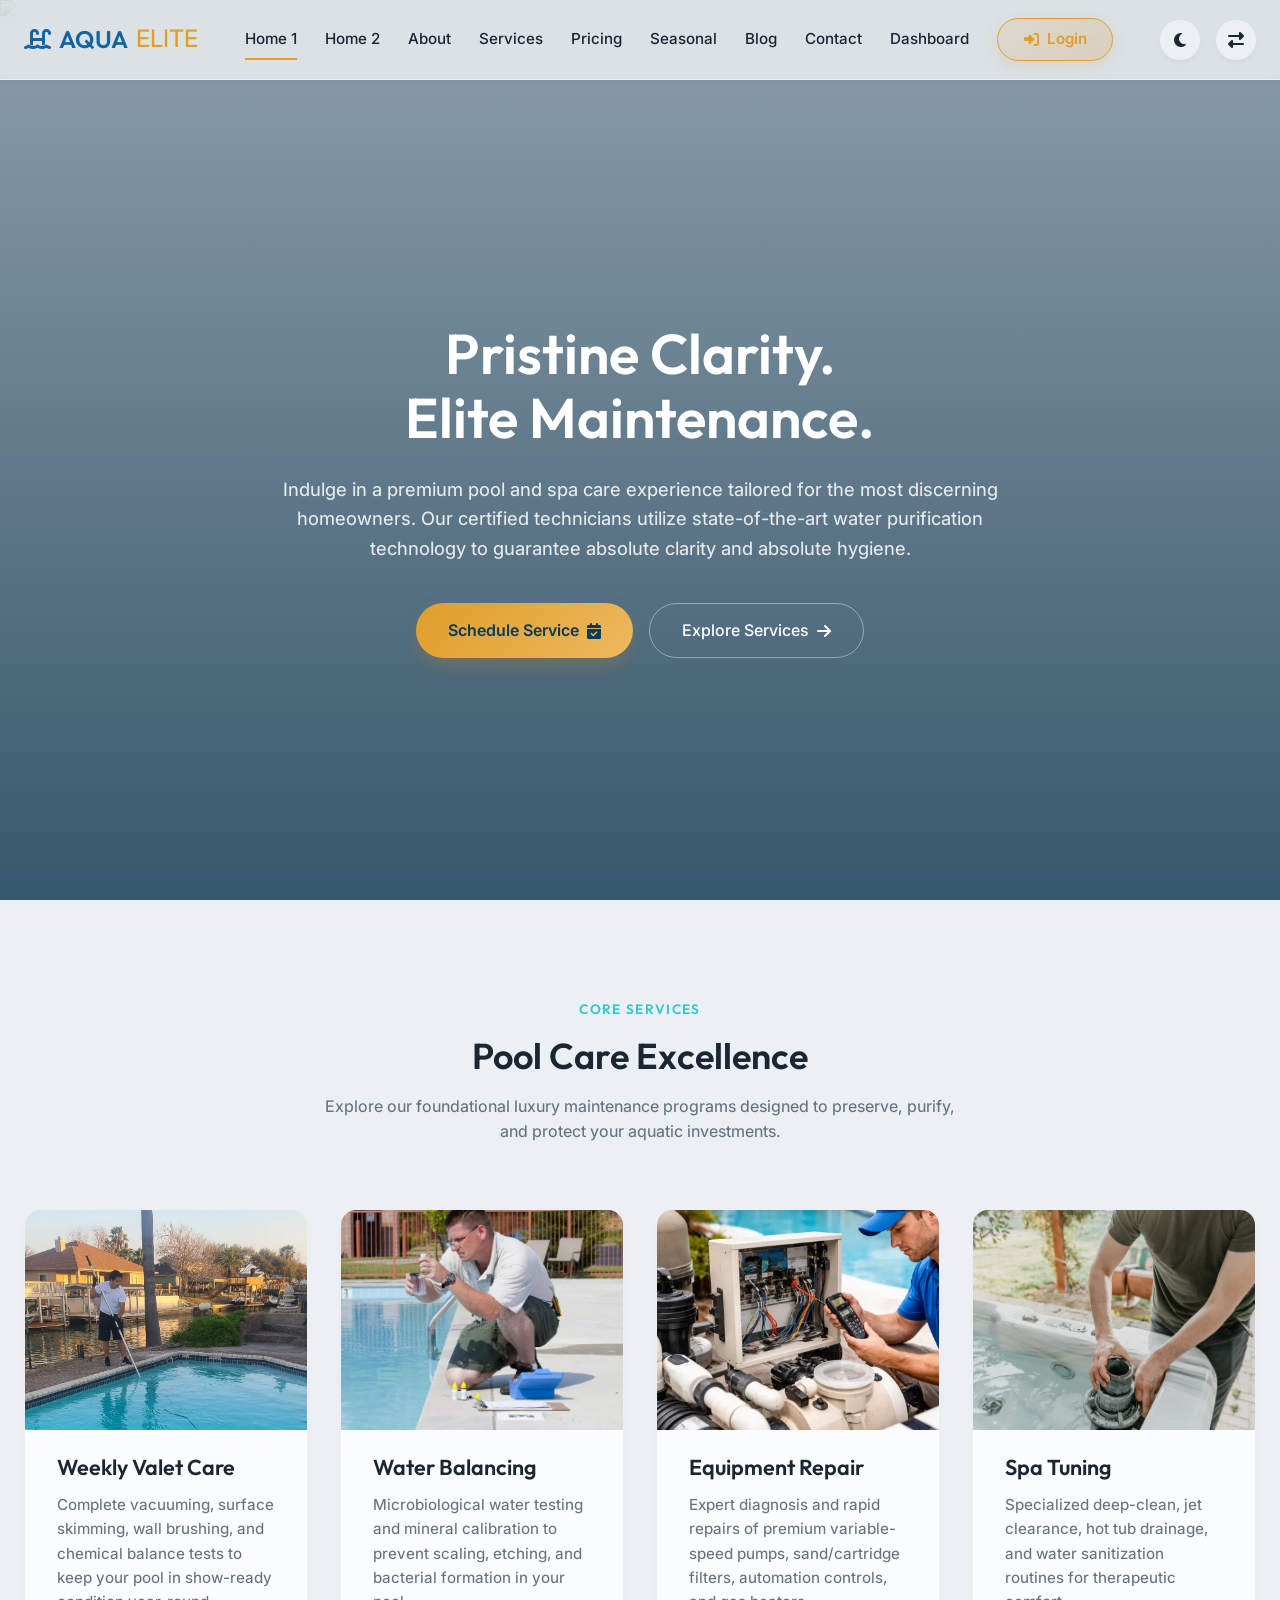
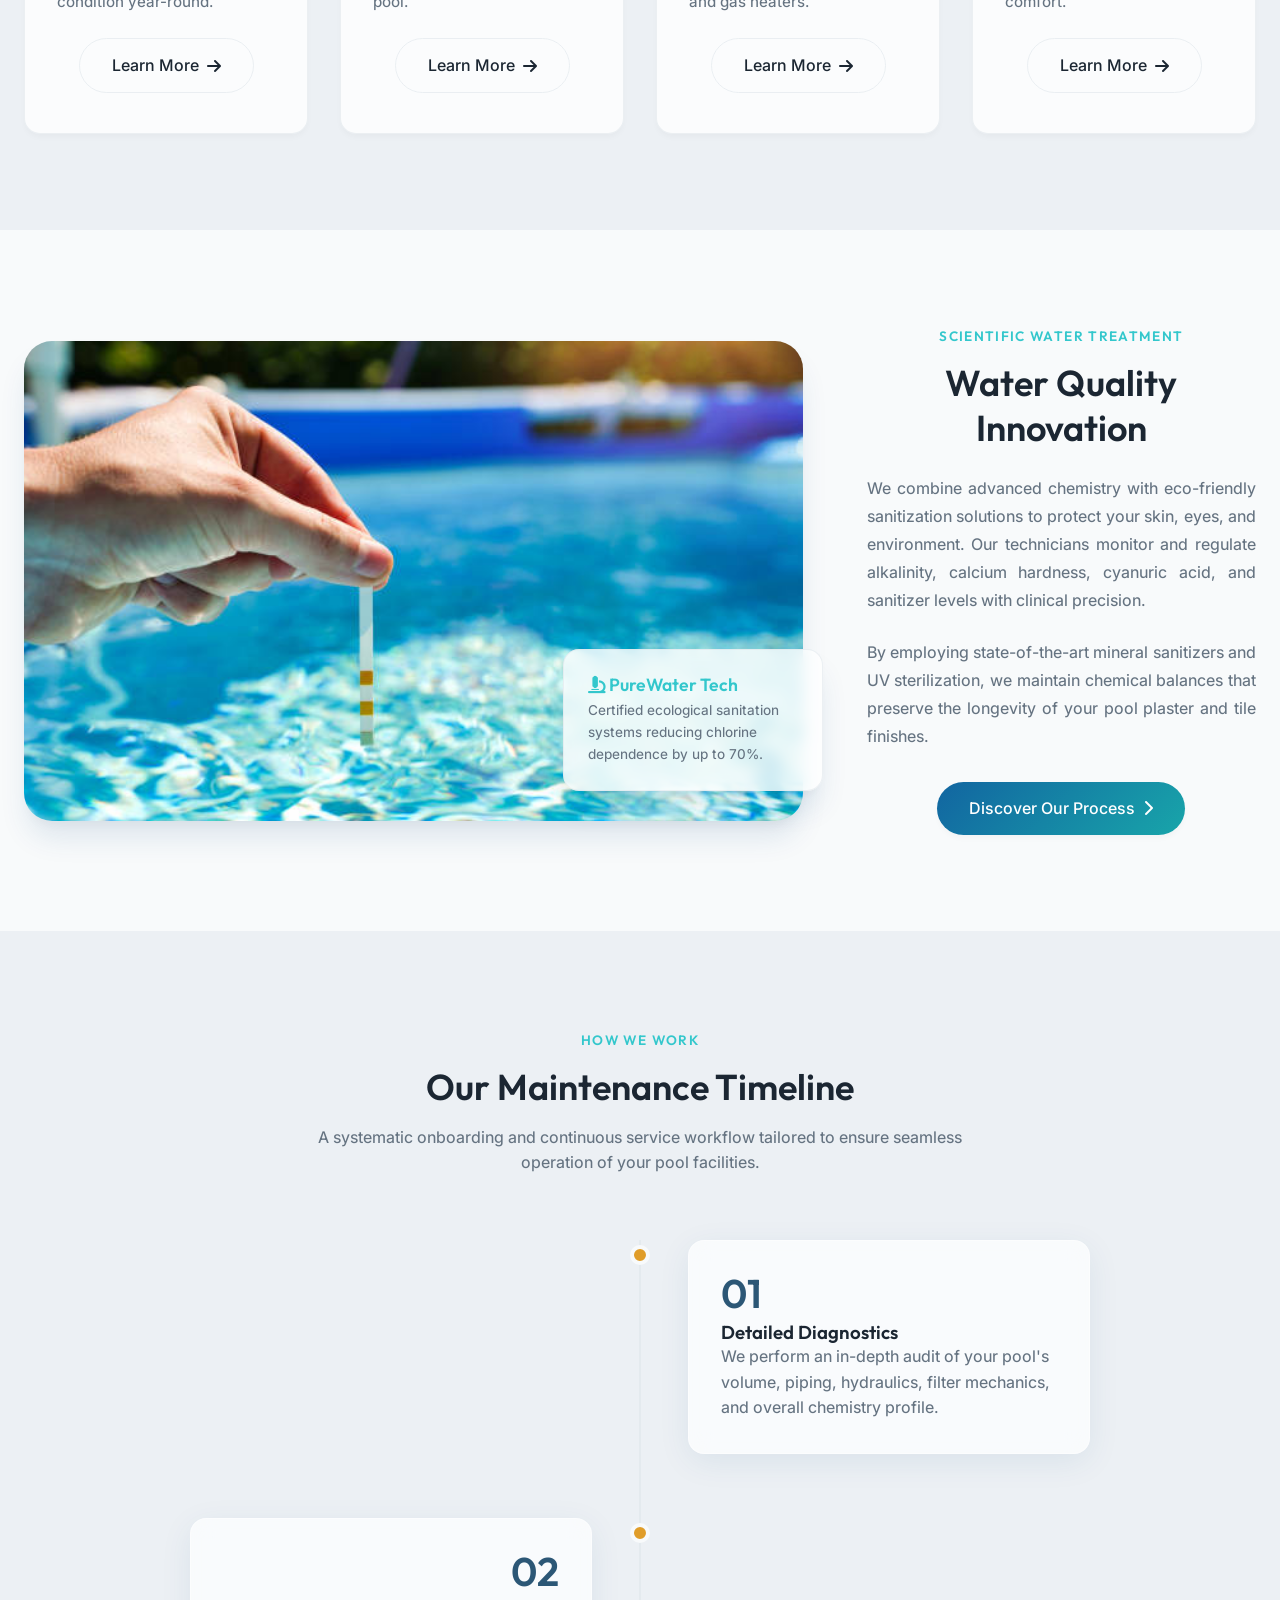
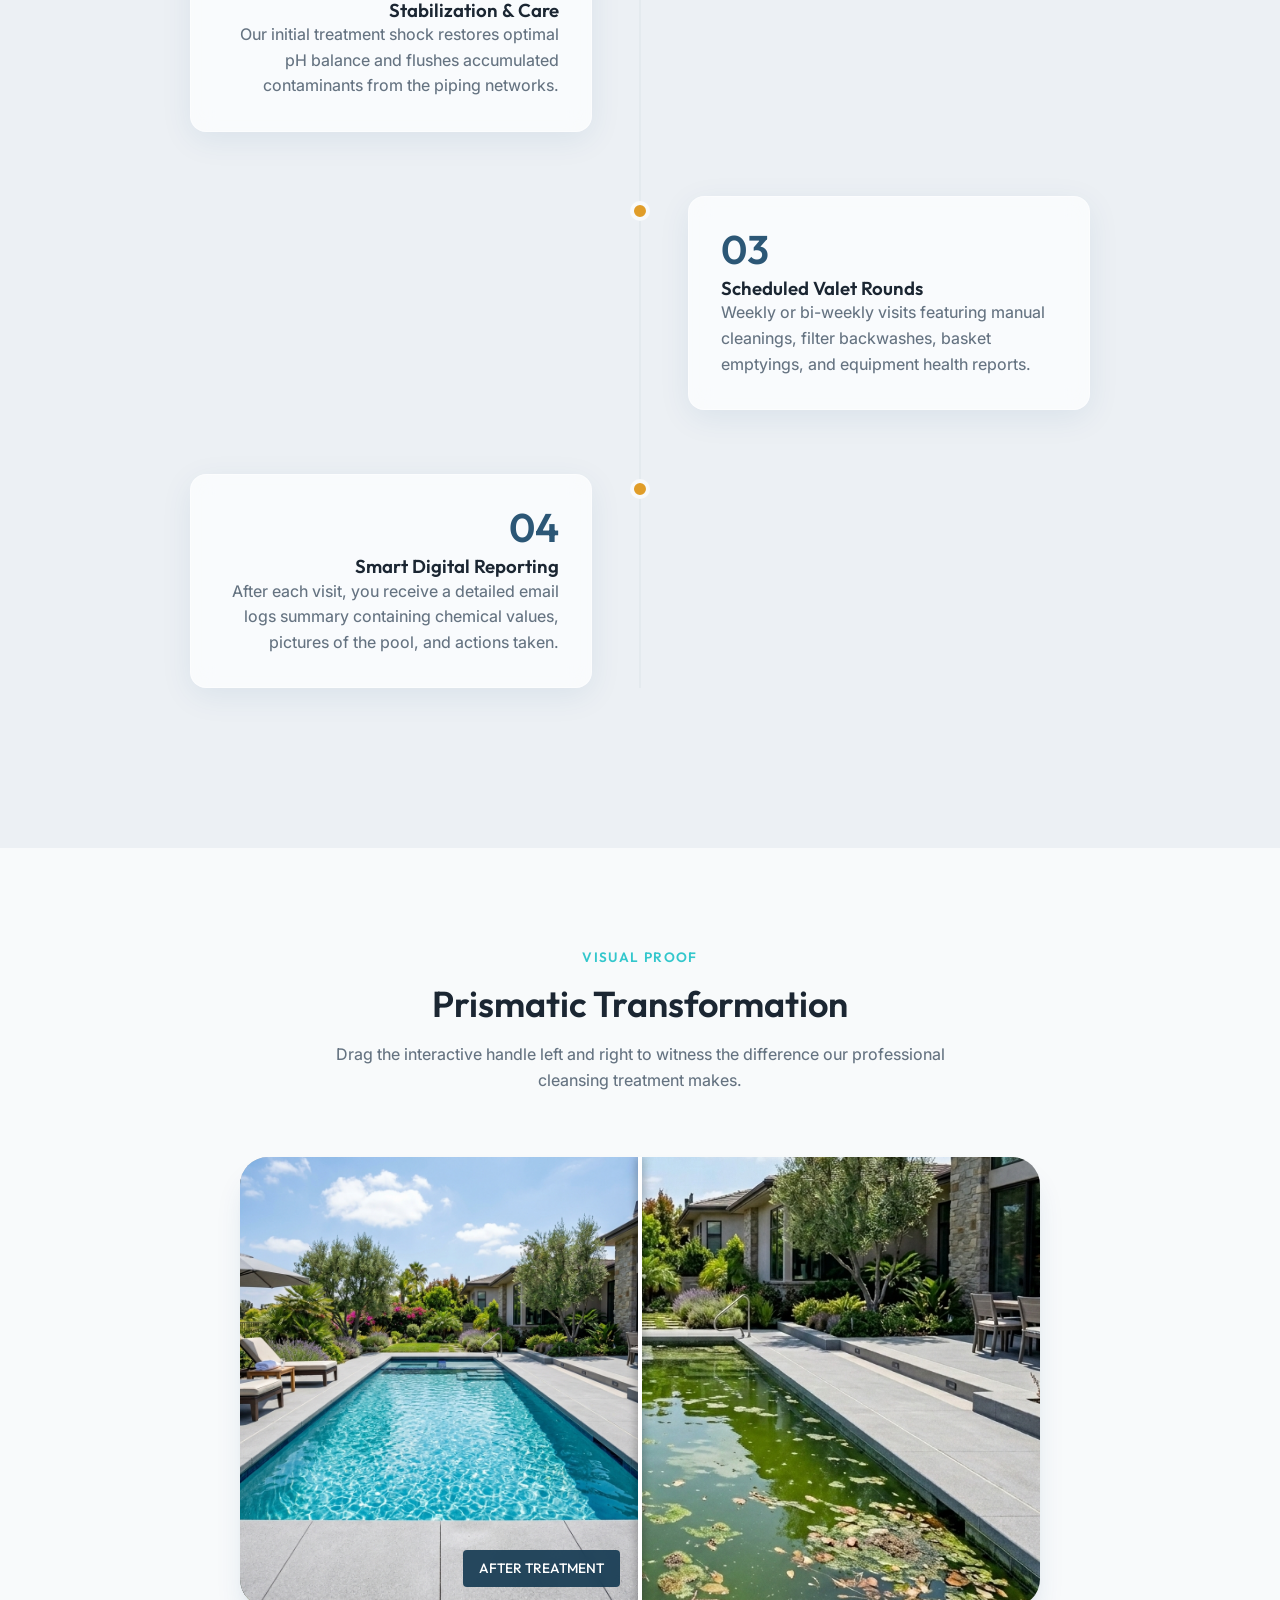
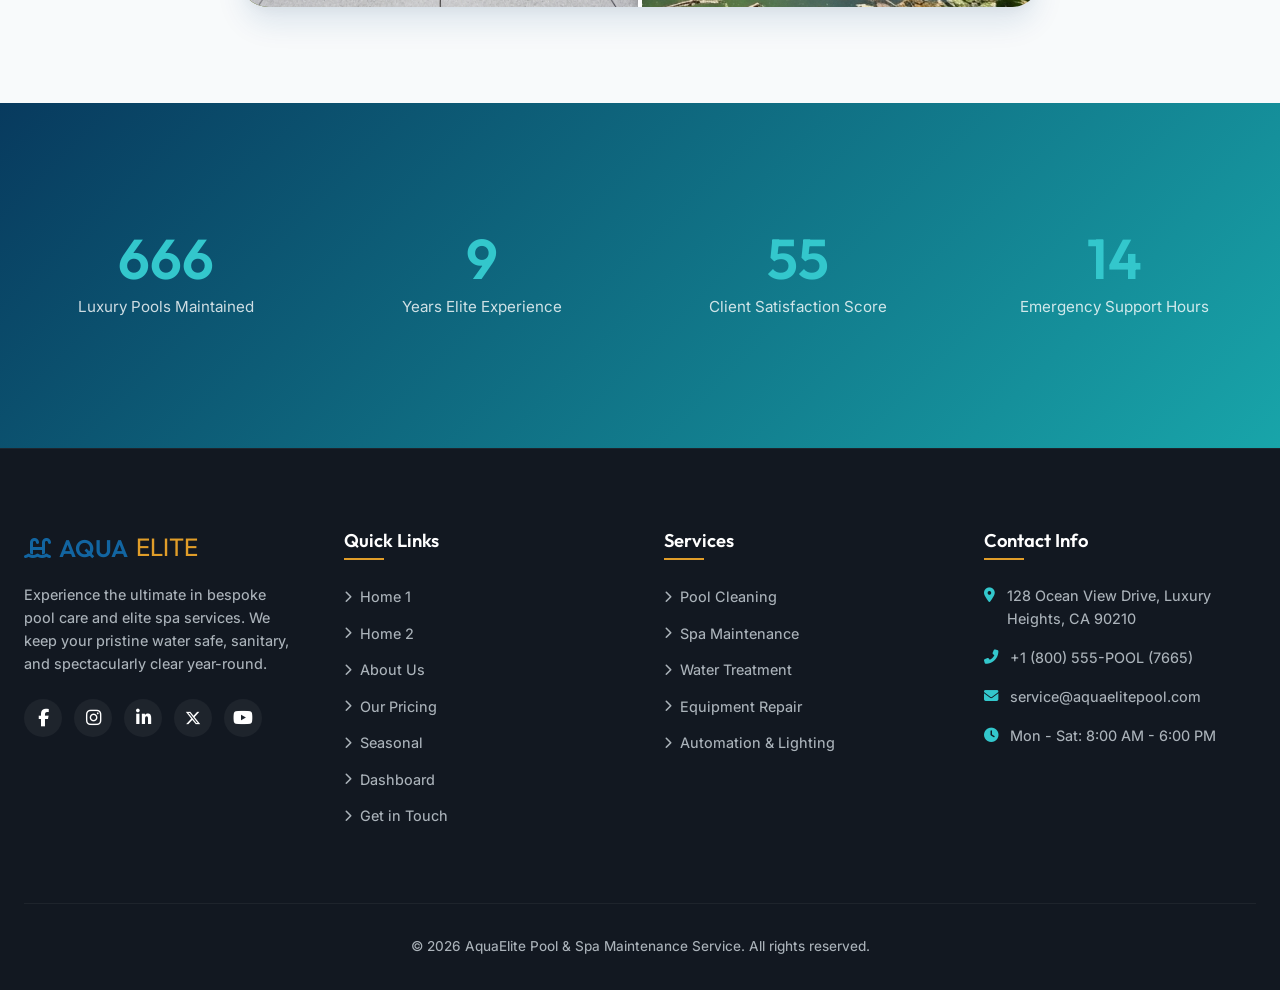
==== commit a44745de: "2nd commit" ====
--- a/index.html
+++ b/index.html
@@ -26,8 +26,10 @@
         <a href="about.html" class="nav-link">About</a>
         <a href="services.html" class="nav-link">Services</a>
         <a href="pricing.html" class="nav-link">Pricing</a>
+        <a href="seasonal-packages.html" class="nav-link">Seasonal</a>
         <a href="blog.html" class="nav-link">Blog</a>
         <a href="contact.html" class="nav-link">Contact</a>
+        <a href="dashboard.html" class="nav-link">Dashboard</a>
         <a href="login.html" class="nav-link btn btn-secondary login-nav-btn"><i class="fas fa-sign-in-alt"></i> Login</a>
         
         <!-- Mobile/Tablet Toggle Buttons -->
@@ -273,6 +275,8 @@
             <li><a href="home-2.html"><i class="fas fa-chevron-right"></i> Home 2</a></li>
             <li><a href="about.html"><i class="fas fa-chevron-right"></i> About Us</a></li>
             <li><a href="pricing.html"><i class="fas fa-chevron-right"></i> Our Pricing</a></li>
+            <li><a href="seasonal-packages.html"><i class="fas fa-chevron-right"></i> Seasonal</a></li>
+            <li><a href="dashboard.html"><i class="fas fa-chevron-right"></i> Dashboard</a></li>
             <li><a href="contact.html"><i class="fas fa-chevron-right"></i> Get in Touch</a></li>
           </ul>
         </div>
--- a/assets/css/style.css
+++ b/assets/css/style.css
@@ -100,6 +100,7 @@
   scroll-behavior: smooth;
   font-size: 16px;
   -webkit-text-size-adjust: 100%;
+  overflow-x: hidden;
 }
 
 body {
@@ -2572,6 +2573,12 @@
   color: #fff;
 }
 
+@media (max-width: 768px) {
+  .stats-grid {
+    grid-template-columns: repeat(2, 1fr) !important;
+  }
+}
+
 /* Mobile overrides for Auth Pages */
 @media (max-width: 576px) {
   .auth-card {
@@ -2619,11 +2626,25 @@
   .stats-grid {
     grid-template-columns: 1fr !important;
   }
-}
-
-@media (max-width: 768px) {
-  .stats-grid {
-    grid-template-columns: repeat(2, 1fr) !important;
+
+  /* Extra mobile styling improvements to prevent overflows at 320px */
+  .floating-badge {
+    right: 10px !important;
+    left: auto !important;
+    max-width: 240px !important;
+  }
+
+  [dir="rtl"] .floating-badge {
+    left: 10px !important;
+    right: auto !important;
+  }
+
+  .split-image-container img {
+    height: 320px !important;
+  }
+
+  .timeline-card {
+    padding: 1.25rem !important;
   }
 }
 
@@ -2653,4 +2674,552 @@
   .footer-grid {
     grid-template-columns: repeat(2, 1fr);
   }
+}
+
+/* ==========================================================================
+   11. CUSTOM DASHBOARD & SEASONAL PACKAGES STYLES
+   ========================================================================== */
+
+/* Dashboard Layout */
+.dashboard-layout {
+  display: grid;
+  grid-template-columns: 1fr;
+  gap: 2rem;
+  margin-top: 2rem;
+}
+
+@media (min-width: 992px) {
+  .dashboard-layout {
+    grid-template-columns: 2.3fr 1fr;
+  }
+}
+
+.dashboard-section {
+  margin-bottom: 2.5rem;
+}
+
+.dashboard-section-title {
+  font-size: 1.5rem;
+  margin-bottom: 1.25rem;
+  display: flex;
+  align-items: center;
+  gap: 0.75rem;
+}
+
+.dashboard-section-title i {
+  color: var(--secondary-light);
+}
+
+/* User Profile & Quick Stats Card */
+.dashboard-welcome-card {
+  background: linear-gradient(135deg, var(--primary-color), var(--secondary-color));
+  color: #fff;
+  border-radius: var(--border-radius-md);
+  padding: 2.5rem;
+  margin-bottom: 2.5rem;
+  position: relative;
+  overflow: hidden;
+  box-shadow: var(--shadow-lg);
+}
+
+.dashboard-welcome-card::after {
+  content: '';
+  position: absolute;
+  top: -20%;
+  right: -10%;
+  width: 300px;
+  height: 300px;
+  background: radial-gradient(circle, rgba(255,255,255,0.08) 0%, rgba(255,255,255,0) 70%);
+  border-radius: 50%;
+  pointer-events: none;
+}
+
+.dashboard-welcome-card h2 {
+  color: #fff;
+  font-size: 2.25rem;
+  margin-bottom: 0.5rem;
+}
+
+.dashboard-welcome-card p {
+  color: rgba(255, 255, 255, 0.85);
+  font-size: 1.05rem;
+  max-width: 600px;
+}
+
+.dashboard-quick-stats {
+  display: grid;
+  grid-template-columns: repeat(auto-fit, minmax(180px, 1fr));
+  gap: 1.5rem;
+  margin-top: 2rem;
+  border-top: 1px solid rgba(255, 255, 255, 0.15);
+  padding-top: 1.5rem;
+}
+
+.quick-stat-item {
+  display: flex;
+  flex-direction: column;
+}
+
+.quick-stat-lbl {
+  font-size: 0.8rem;
+  color: rgba(255, 255, 255, 0.7);
+  text-transform: uppercase;
+  letter-spacing: 0.05em;
+}
+
+.quick-stat-val {
+  font-size: 1.25rem;
+  font-weight: 600;
+  margin-top: 0.25rem;
+  color: #fff;
+}
+
+/* Metrics Grid & Cards */
+.metrics-grid {
+  display: grid;
+  grid-template-columns: repeat(auto-fit, minmax(140px, 1fr));
+  gap: 1.25rem;
+  margin-bottom: 2rem;
+}
+
+.metric-card {
+  padding: 1.5rem;
+  text-align: center;
+  position: relative;
+  overflow: hidden;
+}
+
+.metric-card .metric-icon {
+  font-size: 1.75rem;
+  color: var(--secondary-light);
+  margin-bottom: 0.75rem;
+}
+
+.metric-card h4 {
+  font-size: 0.9rem;
+  color: var(--text-muted);
+  margin-bottom: 0.25rem;
+}
+
+.metric-card .metric-value {
+  font-size: 1.85rem;
+  font-weight: 600;
+  font-family: var(--font-heading);
+  margin-bottom: 0.25rem;
+  color: var(--text-color);
+}
+
+.status-badge {
+  display: inline-block;
+  padding: 0.25rem 0.75rem;
+  border-radius: 20px;
+  font-size: 0.75rem;
+  font-weight: 600;
+  text-transform: uppercase;
+}
+
+.status-badge.stable,
+.status-badge.optimal {
+  background: rgba(16, 185, 129, 0.12);
+  color: hsl(150, 80%, 40%);
+}
+
+.status-badge.warning {
+  background: rgba(245, 158, 11, 0.12);
+  color: hsl(35, 90%, 45%);
+}
+
+.status-badge.critical,
+.status-badge.danger {
+  background: rgba(239, 68, 68, 0.12);
+  color: hsl(0, 80%, 50%);
+}
+
+/* Chemical Table */
+.table-responsive {
+  width: 100%;
+  overflow-x: auto;
+  border-radius: var(--border-radius-md);
+  border: 1px solid var(--border-color);
+  background: var(--card-bg);
+}
+
+.chemical-table {
+  width: 100%;
+  border-collapse: collapse;
+  text-align: start;
+  font-size: 0.95rem;
+  min-width: 600px;
+}
+
+.chemical-table th,
+.chemical-table td {
+  padding: 1rem 1.25rem;
+  border-bottom: 1px solid var(--border-color);
+}
+
+.chemical-table th {
+  background: var(--bg-secondary);
+  font-weight: 600;
+  color: var(--text-color);
+  font-family: var(--font-heading);
+}
+
+.chemical-table tbody tr {
+  transition: background var(--transition-fast);
+}
+
+.chemical-table tbody tr:hover {
+  background: var(--bg-secondary);
+}
+
+.chemical-table td {
+  color: var(--text-muted);
+}
+
+.chemical-table td strong {
+  color: var(--text-color);
+}
+
+/* Filter Actions */
+.log-filters {
+  display: flex;
+  gap: 0.5rem;
+  margin-bottom: 1rem;
+  flex-wrap: wrap;
+}
+
+.filter-btn {
+  padding: 0.45rem 1.1rem;
+  font-size: 0.85rem;
+  border-radius: 30px;
+  border: 1px solid var(--border-color);
+  cursor: pointer;
+  background: transparent;
+  color: var(--text-muted);
+  transition: all var(--transition-fast);
+}
+
+.filter-btn:hover,
+.filter-btn.active {
+  background: var(--secondary-color);
+  color: #fff;
+  border-color: var(--secondary-color);
+}
+
+/* Maintenance Report Card */
+.report-card {
+  padding: 2rem;
+  display: flex;
+  flex-direction: column;
+  gap: 1.5rem;
+}
+
+.report-header-flex {
+  display: flex;
+  justify-content: space-between;
+  align-items: center;
+  border-bottom: 1px solid var(--border-color);
+  padding-bottom: 1rem;
+  flex-wrap: wrap;
+  gap: 1rem;
+}
+
+.report-meta-info {
+  display: flex;
+  gap: 1.5rem;
+  flex-wrap: wrap;
+}
+
+.report-meta-item {
+  font-size: 0.88rem;
+}
+
+.report-meta-item i {
+  color: var(--secondary-light);
+  margin-right: 0.4rem;
+}
+
+.report-grid {
+  display: grid;
+  grid-template-columns: 1fr;
+  gap: 1.5rem;
+}
+
+@media (min-width: 768px) {
+  .report-grid {
+    grid-template-columns: 1.2fr 1fr;
+  }
+}
+
+.report-checklist {
+  display: flex;
+  flex-direction: column;
+  gap: 0.85rem;
+}
+
+.report-check-item {
+  display: flex;
+  align-items: center;
+  gap: 0.75rem;
+  font-size: 0.95rem;
+  color: var(--text-color);
+}
+
+.report-check-item i {
+  color: hsl(150, 80%, 40%);
+  font-size: 1.1rem;
+}
+
+.report-photo-panel {
+  border-radius: var(--border-radius-md);
+  overflow: hidden;
+  position: relative;
+  height: 200px;
+  border: 1px solid var(--border-color);
+}
+
+.report-photo-panel img {
+  width: 100%;
+  height: 100%;
+  object-fit: cover;
+}
+
+.report-photo-label {
+  position: absolute;
+  bottom: 10px;
+  left: 10px;
+  background: rgba(0, 0, 0, 0.6);
+  backdrop-filter: blur(4px);
+  color: #fff;
+  font-size: 0.75rem;
+  padding: 0.25rem 0.75rem;
+  border-radius: 4px;
+}
+
+[dir="rtl"] .report-photo-label {
+  left: auto;
+  right: 10px;
+}
+
+.report-notes {
+  background: var(--bg-secondary);
+  border-radius: var(--border-radius-sm);
+  padding: 1.25rem;
+  border-left: 4px solid var(--secondary-color);
+  font-style: italic;
+  font-size: 0.92rem;
+  color: var(--text-color);
+}
+
+[dir="rtl"] .report-notes {
+  border-left: none;
+  border-right: 4px solid var(--secondary-color);
+}
+
+.report-approval-actions {
+  display: flex;
+  justify-content: flex-end;
+  align-items: center;
+  border-top: 1px solid var(--border-color);
+  padding-top: 1.5rem;
+  gap: 1rem;
+  flex-wrap: wrap;
+}
+
+/* Scheduler Widget */
+.scheduler-card {
+  padding: 1.75rem;
+}
+
+.scheduler-card h3 {
+  font-size: 1.25rem;
+  margin-bottom: 1.25rem;
+  display: flex;
+  align-items: center;
+  gap: 0.5rem;
+}
+
+.scheduler-card h3 i {
+  color: var(--accent-color);
+}
+
+.scheduler-card .form-group {
+  margin-bottom: 1.25rem;
+}
+
+.scheduler-card label {
+  display: block;
+  font-size: 0.9rem;
+  color: var(--text-color);
+  margin-bottom: 0.5rem;
+  font-weight: 500;
+}
+
+.scheduler-card select,
+.scheduler-card input[type="date"],
+.scheduler-card textarea {
+  width: 100%;
+  padding: 0.75rem 1rem;
+  border: 1px solid var(--border-color);
+  border-radius: var(--border-radius-sm);
+  background: var(--bg-color);
+  color: var(--text-color);
+  transition: border-color var(--transition-fast);
+}
+
+.scheduler-card select:focus,
+.scheduler-card input[type="date"]:focus,
+.scheduler-card textarea:focus {
+  border-color: var(--secondary-light);
+}
+
+/* Scheduled Visits List */
+.scheduled-visits-list {
+  display: flex;
+  flex-direction: column;
+  gap: 0.75rem;
+  margin-top: 1.5rem;
+}
+
+.scheduled-visit-item {
+  padding: 1rem;
+  border: 1px solid var(--border-color);
+  border-radius: var(--border-radius-sm);
+  background: var(--bg-secondary);
+  display: flex;
+  justify-content: space-between;
+  align-items: center;
+  transition: transform var(--transition-fast);
+}
+
+.scheduled-visit-item:hover {
+  transform: translateX(4px);
+}
+
+[dir="rtl"] .scheduled-visit-item:hover {
+  transform: translateX(-4px);
+}
+
+.visit-info h4 {
+  font-size: 0.95rem;
+  margin-bottom: 0.15rem;
+}
+
+.visit-info p {
+  font-size: 0.8rem;
+  color: var(--text-muted);
+}
+
+/* Tech profile widget */
+.tech-widget {
+  display: flex;
+  align-items: center;
+  gap: 1rem;
+  padding: 1.25rem;
+  border-radius: var(--border-radius-md);
+  margin-top: 1.5rem;
+}
+
+.tech-avatar {
+  width: 54px;
+  height: 54px;
+  border-radius: 50%;
+  overflow: hidden;
+  border: 2px solid var(--secondary-light);
+}
+
+.tech-avatar img {
+  width: 100%;
+  height: 100%;
+  object-fit: cover;
+}
+
+.tech-info h4 {
+  font-size: 1rem;
+  margin-bottom: 0.15rem;
+}
+
+.tech-info p {
+  font-size: 0.8rem;
+  color: var(--text-muted);
+}
+
+.tech-rating {
+  font-size: 0.8rem;
+  color: var(--accent-color);
+  margin-top: 0.15rem;
+}
+
+/* Seasonal Packages Form & Page Custom Styling */
+.seasonal-form-card {
+  max-width: 700px;
+  margin: 0 auto;
+  padding: 3rem 2.5rem;
+}
+
+.seasonal-banner-features {
+  display: flex;
+  flex-direction: column;
+  gap: 0.5rem;
+  margin-top: 1rem;
+}
+
+.seasonal-banner-features li {
+  display: flex;
+  align-items: center;
+  gap: 0.5rem;
+  font-size: 0.95rem;
+  color: var(--text-muted);
+}
+
+.seasonal-banner-features li i {
+  color: var(--secondary-light);
+}
+
+.badge-season {
+  display: inline-block;
+  padding: 0.3rem 0.85rem;
+  border-radius: 20px;
+  font-size: 0.75rem;
+  font-weight: 600;
+  text-transform: uppercase;
+  margin-bottom: 1rem;
+}
+
+.badge-season.spring {
+  background: rgba(16, 185, 129, 0.15);
+  color: hsl(150, 75%, 38%);
+}
+.badge-season.summer {
+  background: rgba(245, 158, 11, 0.15);
+  color: hsl(35, 85%, 45%);
+}
+.badge-season.autumn {
+  background: rgba(217, 119, 6, 0.15);
+  color: hsl(25, 85%, 45%);
+}
+.badge-season.winter {
+  background: rgba(59, 130, 246, 0.15);
+  color: hsl(220, 85%, 50%);
+}
+
+.btn-select-seasonal {
+  background: var(--bg-secondary);
+  color: var(--text-color);
+  border: 1px solid var(--border-color);
+  border-radius: 50px;
+  padding: 0.65rem 1.5rem;
+  font-weight: 500;
+  text-align: center;
+  width: 100%;
+  cursor: pointer;
+  transition: all var(--transition-fast);
+}
+
+.btn-select-seasonal:hover,
+.btn-select-seasonal.active {
+  background: var(--secondary-color);
+  color: #fff;
+  border-color: var(--secondary-color);
 }
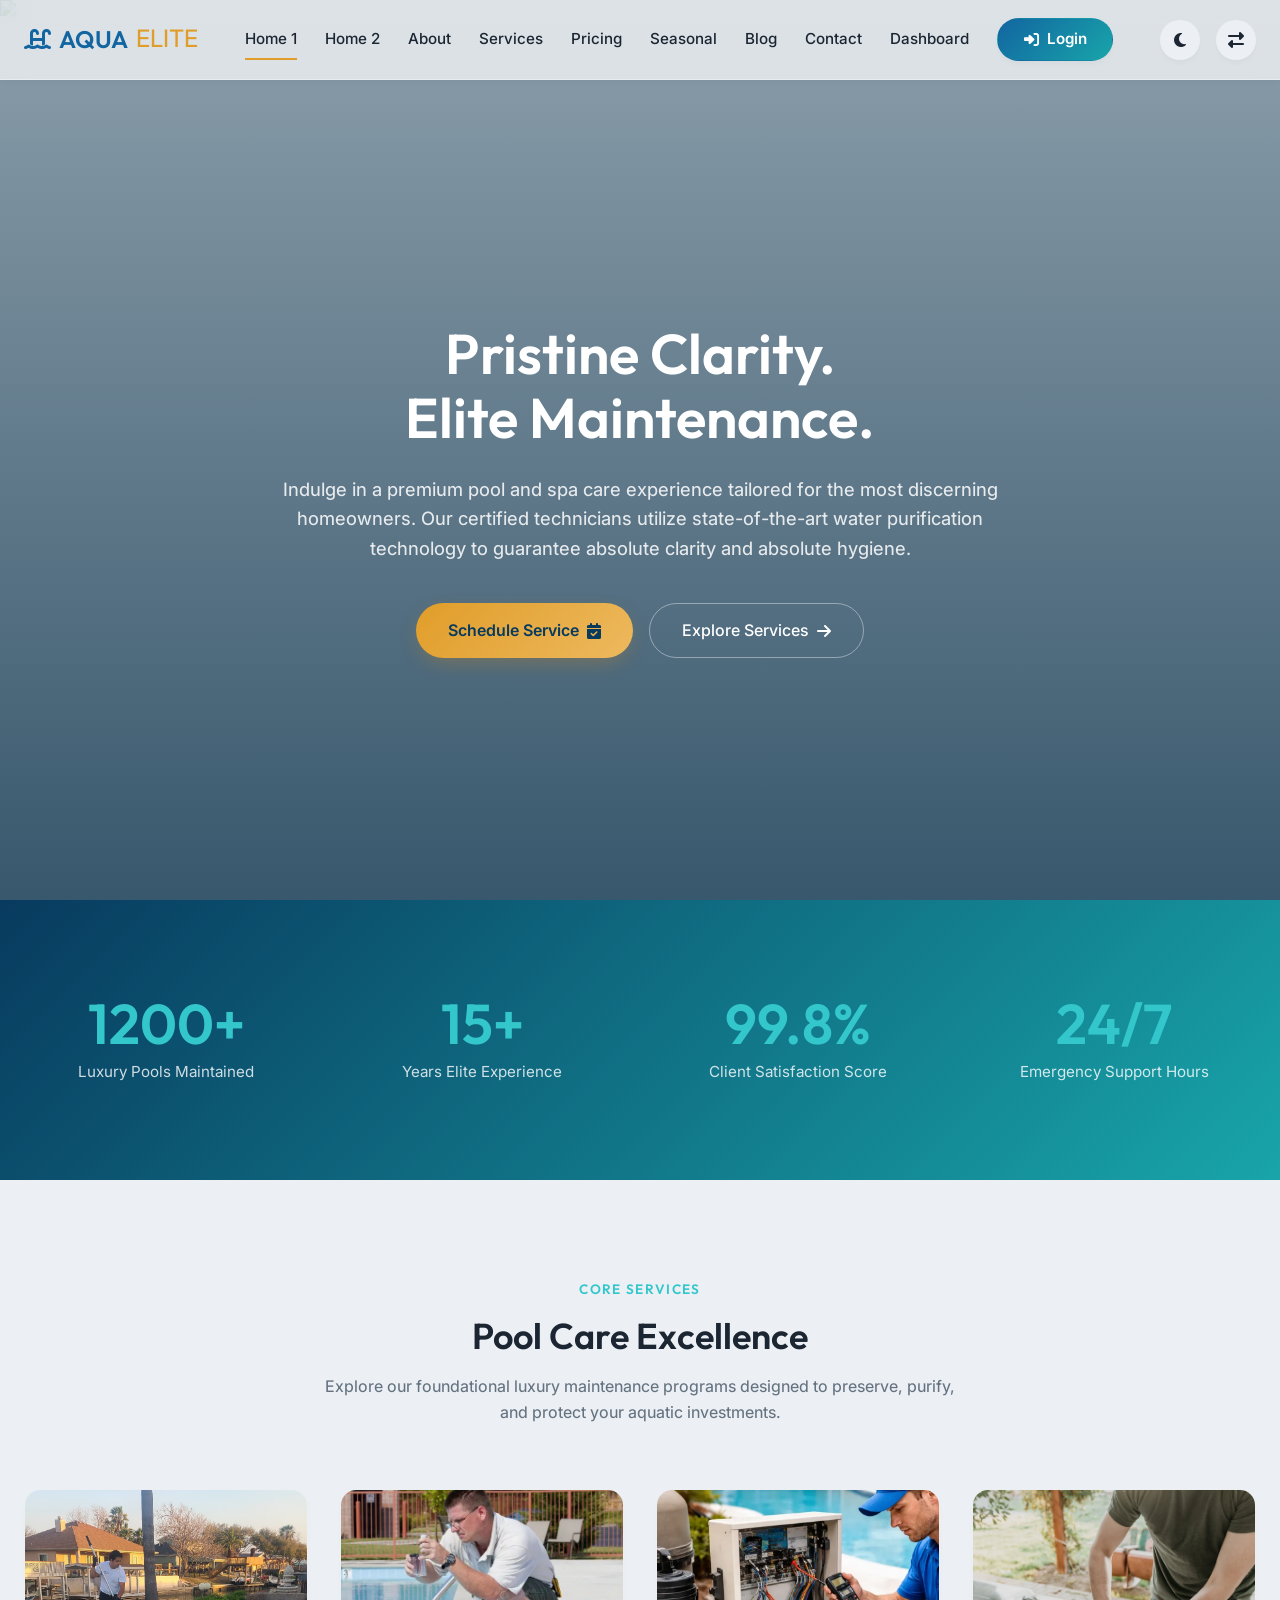
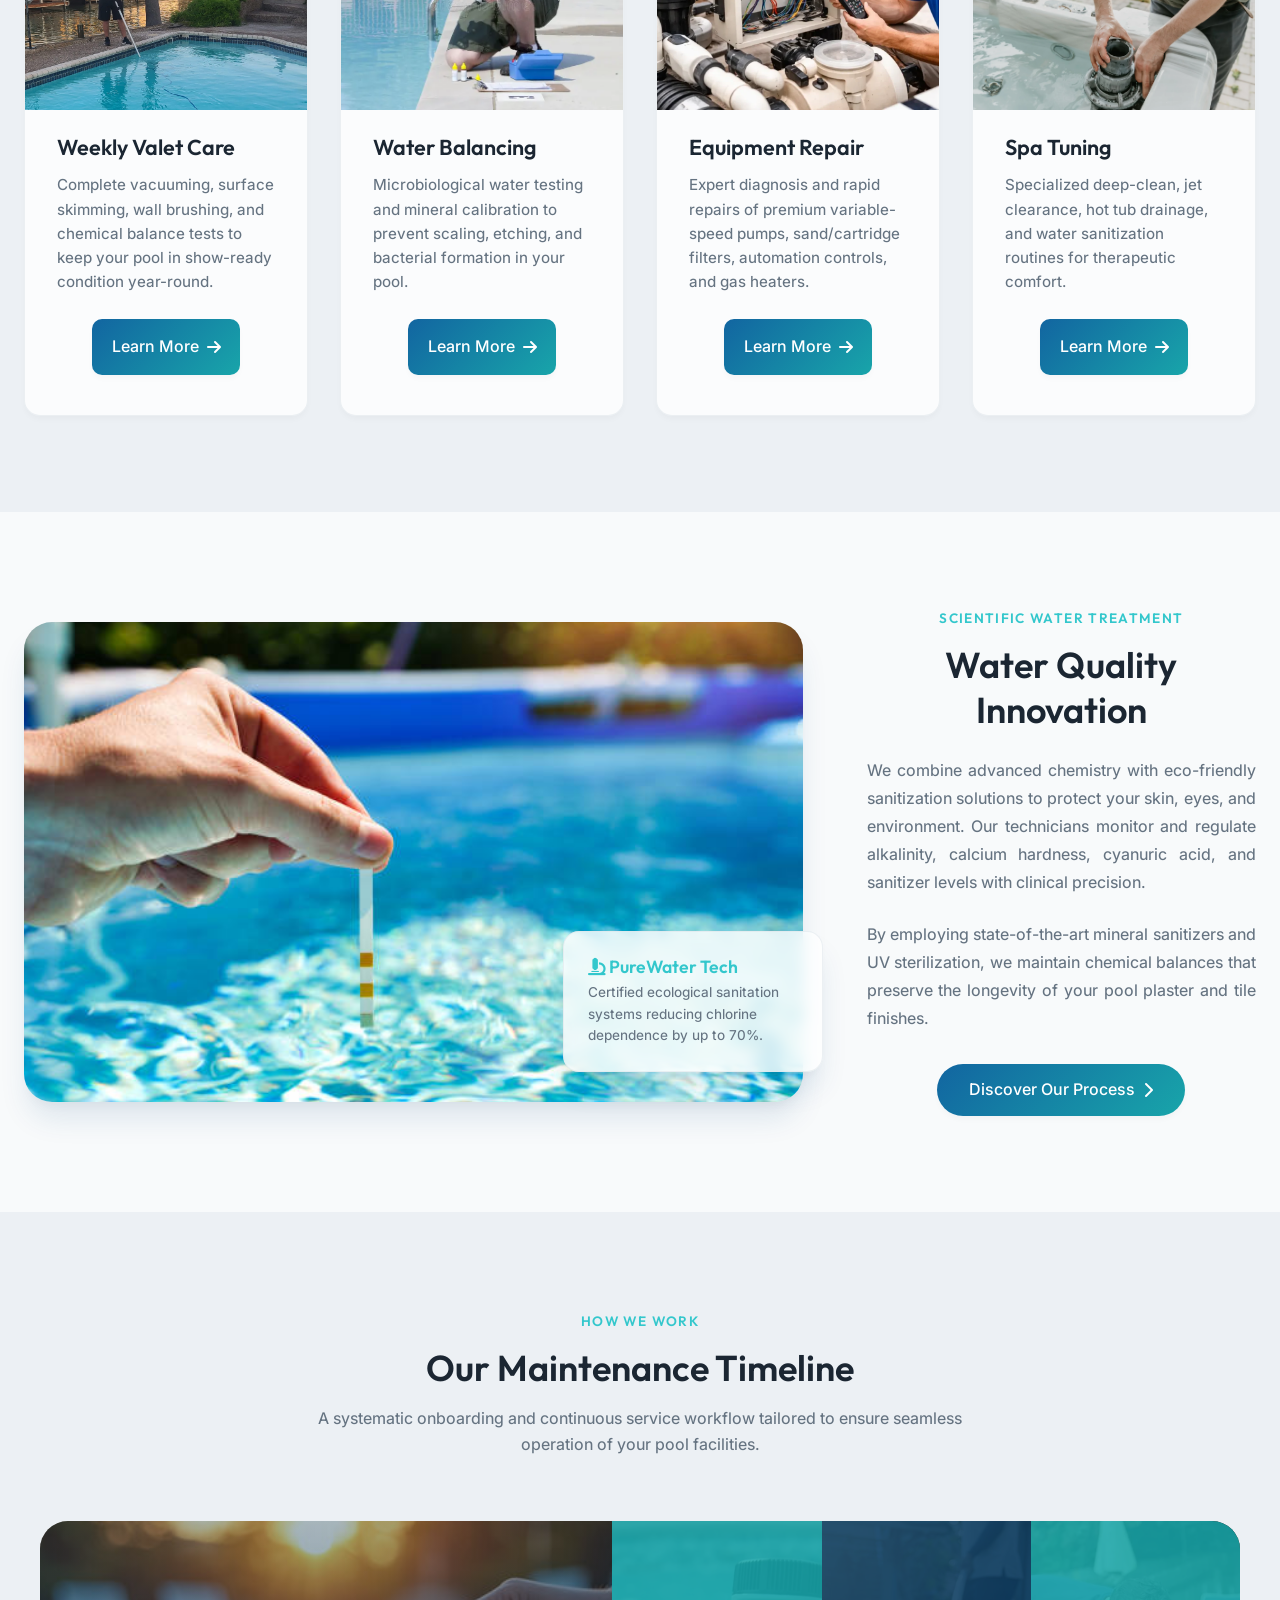
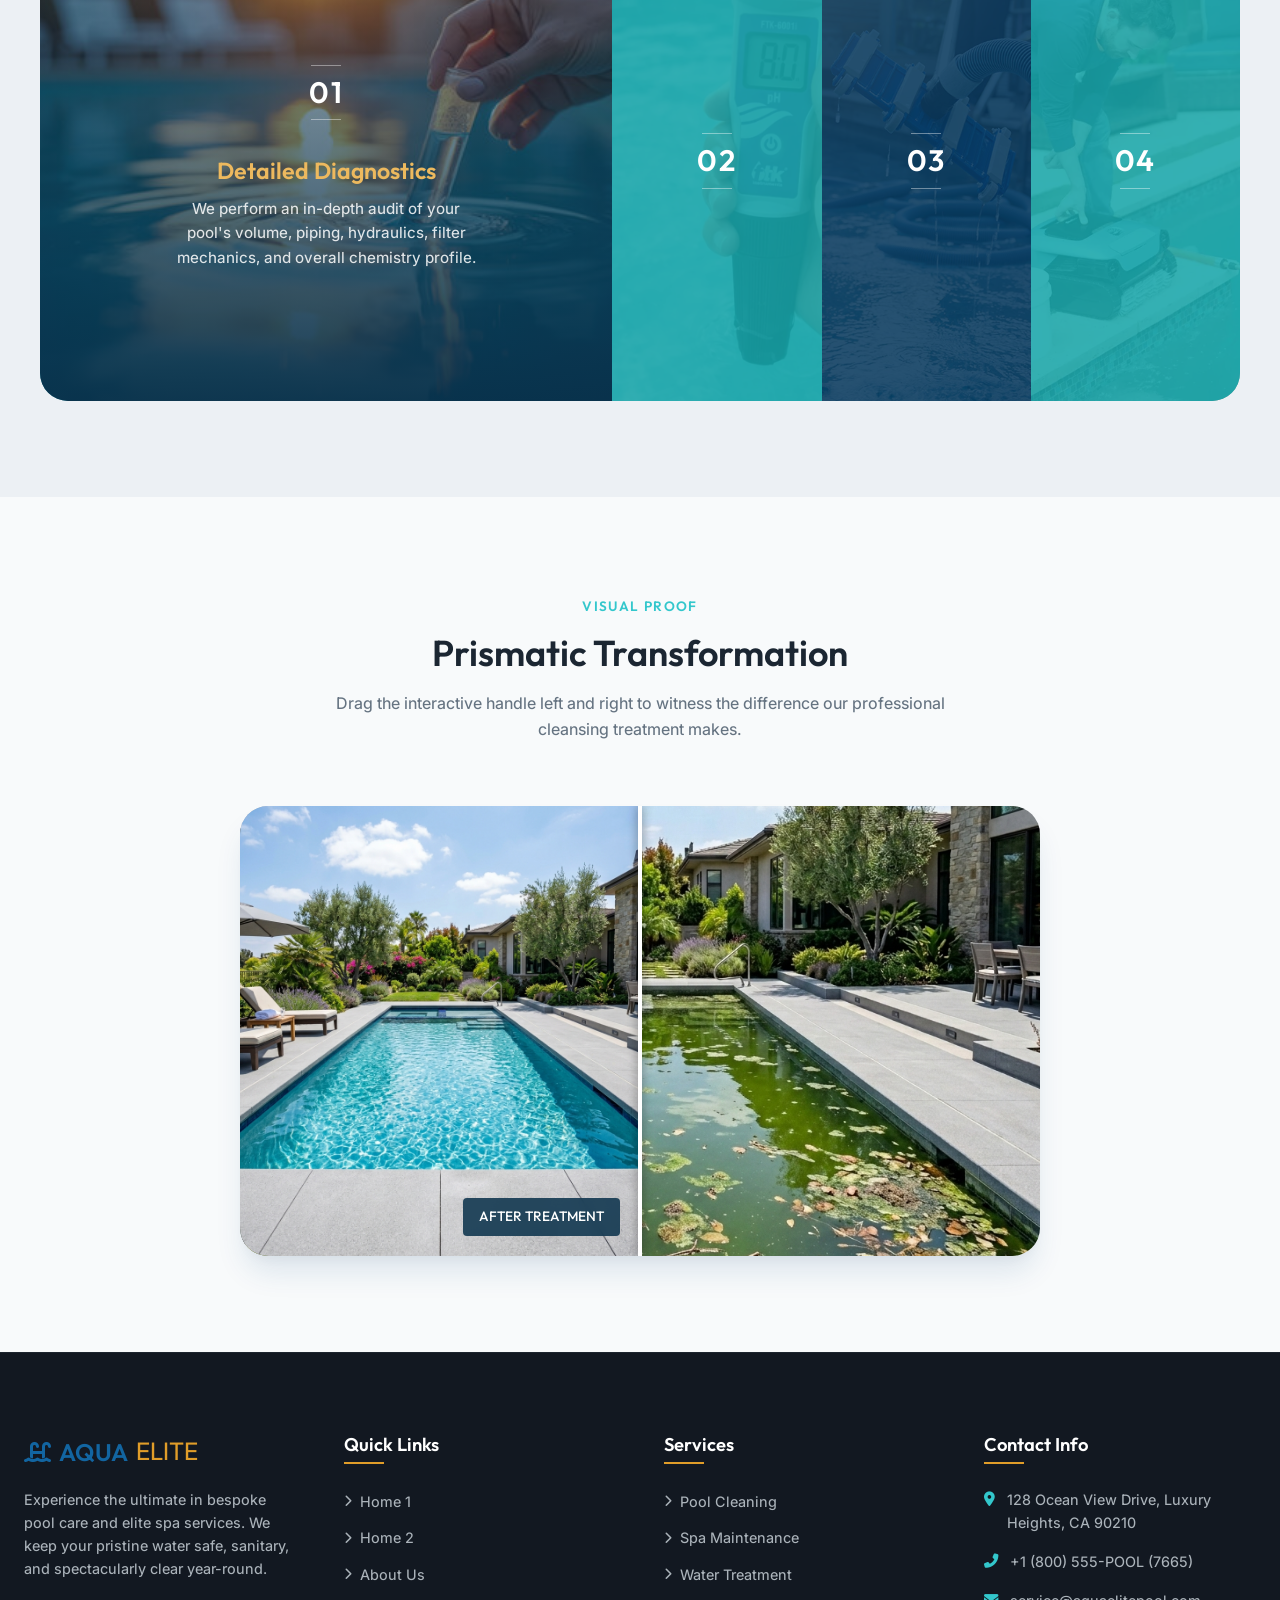
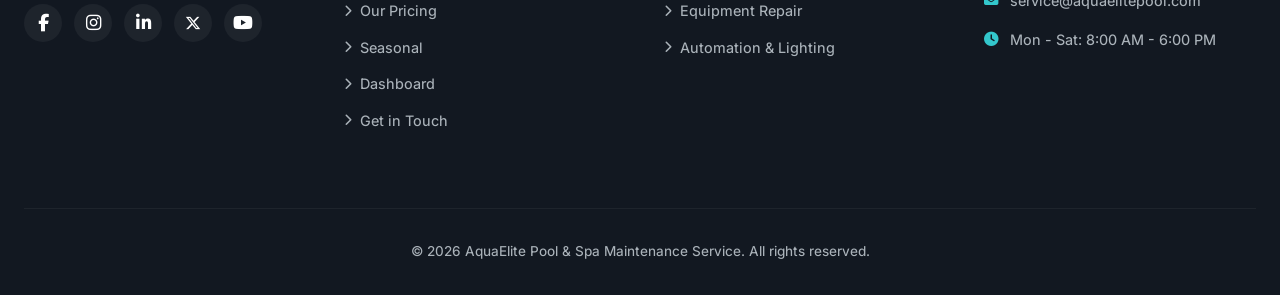
==== commit e674de26: "4th commit" ====
--- a/index.html
+++ b/index.html
@@ -1,16 +1,19 @@
 <!DOCTYPE html>
 <html lang="en" dir="ltr" data-theme="light">
+
 <head>
   <meta charset="UTF-8">
   <meta name="viewport" content="width=device-width, initial-scale=1.0">
   <link rel="icon" type="image/svg+xml" href="assets/images/favicon.svg">
-  <meta name="description" content="Premium Pool & Spa Maintenance Service - High-end cleaning, water treatment, equipment repair, and luxury pool care. Experience crystal-clear, safe waters.">
+  <meta name="description"
+    content="Premium Pool & Spa Maintenance Service - High-end cleaning, water treatment, equipment repair, and luxury pool care. Experience crystal-clear, safe waters.">
   <title>AquaElite - Premium Pool & Spa Maintenance Service</title>
-  
+
   <!-- CSS Stylesheets -->
   <link rel="stylesheet" href="https://cdnjs.cloudflare.com/ajax/libs/font-awesome/6.6.0/css/all.min.css">
   <link rel="stylesheet" href="assets/css/style.css">
 </head>
+
 <body>
 
   <!-- Sticky Header -->
@@ -19,7 +22,7 @@
       <a href="index.html" class="logo">
         <i class="fas fa-swimming-pool"></i> AQUA<span>ELITE</span>
       </a>
-      
+
       <nav class="nav-menu">
         <a href="index.html" class="nav-link active">Home 1</a>
         <a href="home-2.html" class="nav-link">Home 2</a>
@@ -30,8 +33,9 @@
         <a href="blog.html" class="nav-link">Blog</a>
         <a href="contact.html" class="nav-link">Contact</a>
         <a href="dashboard.html" class="nav-link">Dashboard</a>
-        <a href="login.html" class="nav-link btn btn-secondary login-nav-btn"><i class="fas fa-sign-in-alt"></i> Login</a>
-        
+        <a href="login.html" class="nav-link btn btn-secondary login-nav-btn"><i class="fas fa-sign-in-alt"></i>
+          Login</a>
+
         <!-- Mobile/Tablet Toggle Buttons -->
         <div class="mobile-toggle-actions">
           <button class="toggle-btn theme-toggle" aria-label="Toggle Theme">
@@ -42,7 +46,7 @@
           </button>
         </div>
       </nav>
-      
+
       <div class="header-actions">
         <button class="toggle-btn theme-toggle" aria-label="Toggle Theme">
           <i class="fas fa-moon"></i>
@@ -63,56 +67,96 @@
   <section class="hero-h1">
     <div class="hero-bg-media">
       <!-- High-resolution background pool image -->
-      <img src="https://images.unsplash.com/photo-1576013551627-0cc20b96c2a7?q=80&w=1920&auto=format&fit=crop" alt="Luxury Swimming Pool">
+      <img src="https://images.unsplash.com/photo-1576013551627-0cc20b96c2a7?q=80&w=1920&auto=format&fit=crop"
+        alt="Luxury Swimming Pool">
     </div>
     <div class="hero-overlay"></div>
     <div class="container hero-content">
       <h1>Pristine Clarity.<br>Elite Maintenance.</h1>
-      <p>Indulge in a premium pool and spa care experience tailored for the most discerning homeowners. Our certified technicians utilize state-of-the-art water purification technology to guarantee absolute clarity and absolute hygiene.</p>
+      <p>Indulge in a premium pool and spa care experience tailored for the most discerning homeowners. Our certified
+        technicians utilize state-of-the-art water purification technology to guarantee absolute clarity and absolute
+        hygiene.</p>
       <div class="hero-actions">
         <a href="contact.html" class="btn btn-accent">Schedule Service <i class="fas fa-calendar-check"></i></a>
-        <a href="services.html" class="btn btn-secondary" style="color: #fff; border-color: rgba(255,255,255,0.4);">Explore Services <i class="fas fa-arrow-right"></i></a>
+        <a href="services.html" class="btn btn-secondary"
+          style="color: #fff; border-color: rgba(255,255,255,0.4);">Explore Services <i
+            class="fas fa-arrow-right"></i></a>
+      </div>
+    </div>
+  </section>
+
+  <!-- Customer Trust & Satisfaction Metrics (Animated Statistics) -->
+  <section class="section-padding"
+    style="background: linear-gradient(135deg, var(--primary-color), var(--secondary-color)); color: #fff; padding: 4rem 0;">
+    <div class="container">
+      <div class="stats-grid">
+        <div class="stat-item">
+          <div class="stat-num" data-target="1200" data-suffix="+">0</div>
+          <div class="stat-label" style="color: rgba(255,255,255,0.8);">Luxury Pools Maintained</div>
+        </div>
+        <div class="stat-item">
+          <div class="stat-num" data-target="15" data-suffix="+">0</div>
+          <div class="stat-label" style="color: rgba(255,255,255,0.8);">Years Elite Experience</div>
+        </div>
+        <div class="stat-item">
+          <div class="stat-num" data-target="99" data-suffix=".8%">0</div>
+          <div class="stat-label" style="color: rgba(255,255,255,0.8);">Client Satisfaction Score</div>
+        </div>
+        <div class="stat-item">
+          <div class="stat-num" data-target="24" data-suffix="/7">0</div>
+          <div class="stat-label" style="color: rgba(255,255,255,0.8);">Emergency Support Hours</div>
+        </div>
       </div>
     </div>
   </section>
 
   <!-- 2. Pool Care Excellence Grid (4 Premium Cards) -->
-  <section class="section-padding" style="background: var(--bg-secondary); transition: background var(--transition-normal);">
+  <section class="section-padding"
+    style="background: var(--bg-secondary); transition: background var(--transition-normal);">
     <div class="container">
       <div class="section-header">
         <span class="section-tag">Core Services</span>
         <h2 class="section-title">Pool Care Excellence</h2>
-        <p>Explore our foundational luxury maintenance programs designed to preserve, purify, and protect your aquatic investments.</p>
-      </div>
-      
+        <p>Explore our foundational luxury maintenance programs designed to preserve, purify, and protect your aquatic
+          investments.</p>
+      </div>
+
       <div class="grid-4">
         <!-- Card 1 -->
         <div class="premium-card">
           <img src="assets/images/Weekly%20Valet%20Care.png" alt="Weekly Valet Care">
           <h3>Weekly Valet Care</h3>
-          <p>Complete vacuuming, surface skimming, wall brushing, and chemical balance tests to keep your pool in show-ready condition year-round.</p>
-          <a href="services-details.html" class="btn btn-secondary card-action-btn">Learn More <i class="fas fa-arrow-right"></i></a>
+          <p>Complete vacuuming, surface skimming, wall brushing, and chemical balance tests to keep your pool in
+            show-ready condition year-round.</p>
+          <a href="services-details.html" class="btn btn-secondary card-action-btn">Learn More <i
+              class="fas fa-arrow-right"></i></a>
         </div>
         <!-- Card 2 -->
         <div class="premium-card">
           <img src="assets/images/Water%20Balancing.png" alt="Water Balancing">
           <h3>Water Balancing</h3>
-          <p>Microbiological water testing and mineral calibration to prevent scaling, etching, and bacterial formation in your pool.</p>
-          <a href="services-details.html" class="btn btn-secondary card-action-btn">Learn More <i class="fas fa-arrow-right"></i></a>
+          <p>Microbiological water testing and mineral calibration to prevent scaling, etching, and bacterial formation
+            in your pool.</p>
+          <a href="services-details.html" class="btn btn-secondary card-action-btn">Learn More <i
+              class="fas fa-arrow-right"></i></a>
         </div>
         <!-- Card 3 -->
         <div class="premium-card">
           <img src="assets/images/Equipment%20Repair.png" alt="Equipment Repair">
           <h3>Equipment Repair</h3>
-          <p>Expert diagnosis and rapid repairs of premium variable-speed pumps, sand/cartridge filters, automation controls, and gas heaters.</p>
-          <a href="services-details.html" class="btn btn-secondary card-action-btn">Learn More <i class="fas fa-arrow-right"></i></a>
+          <p>Expert diagnosis and rapid repairs of premium variable-speed pumps, sand/cartridge filters, automation
+            controls, and gas heaters.</p>
+          <a href="services-details.html" class="btn btn-secondary card-action-btn">Learn More <i
+              class="fas fa-arrow-right"></i></a>
         </div>
         <!-- Card 4 -->
         <div class="premium-card">
           <img src="assets/images/Spa%20Tuning.png" alt="Spa Tuning">
           <h3>Spa Tuning</h3>
-          <p>Specialized deep-clean, jet clearance, hot tub drainage, and water sanitization routines for therapeutic comfort.</p>
-          <a href="services-details.html" class="btn btn-secondary card-action-btn">Learn More <i class="fas fa-arrow-right"></i></a>
+          <p>Specialized deep-clean, jet clearance, hot tub drainage, and water sanitization routines for therapeutic
+            comfort.</p>
+          <a href="services-details.html" class="btn btn-secondary card-action-btn">Learn More <i
+              class="fas fa-arrow-right"></i></a>
         </div>
       </div>
     </div>
@@ -126,14 +170,18 @@
           <img src="assets/images/Water%20Quality%20Innovation.png" alt="Pool Water Chemistry Integration">
           <div class="floating-badge glass-panel">
             <h4><i class="fas fa-microscope"></i> PureWater Tech</h4>
-            <p style="font-size: 0.85rem; margin: 0;">Certified ecological sanitation systems reducing chlorine dependence by up to 70%.</p>
+            <p style="font-size: 0.85rem; margin: 0;">Certified ecological sanitation systems reducing chlorine
+              dependence by up to 70%.</p>
           </div>
         </div>
         <div class="split-content">
           <span class="section-tag" style="text-align: start;">Scientific Water Treatment</span>
           <h2 style="font-size: 2.25rem; margin-bottom: 1.5rem;">Water Quality Innovation</h2>
-          <p style="margin-bottom: 1.5rem;">We combine advanced chemistry with eco-friendly sanitization solutions to protect your skin, eyes, and environment. Our technicians monitor and regulate alkalinity, calcium hardness, cyanuric acid, and sanitizer levels with clinical precision.</p>
-          <p style="margin-bottom: 2rem;">By employing state-of-the-art mineral sanitizers and UV sterilization, we maintain chemical balances that preserve the longevity of your pool plaster and tile finishes.</p>
+          <p style="margin-bottom: 1.5rem;">We combine advanced chemistry with eco-friendly sanitization solutions to
+            protect your skin, eyes, and environment. Our technicians monitor and regulate alkalinity, calcium hardness,
+            cyanuric acid, and sanitizer levels with clinical precision.</p>
+          <p style="margin-bottom: 2rem;">By employing state-of-the-art mineral sanitizers and UV sterilization, we
+            maintain chemical balances that preserve the longevity of your pool plaster and tile finishes.</p>
           <a href="about.html" class="btn btn-primary">Discover Our Process <i class="fas fa-chevron-right"></i></a>
         </div>
       </div>
@@ -141,54 +189,78 @@
   </section>
 
   <!-- 4. Maintenance Process Timeline -->
-  <section class="section-padding" style="background: var(--bg-secondary); transition: background var(--transition-normal);">
+  <section class="section-padding"
+    style="background: var(--bg-secondary); transition: background var(--transition-normal);">
     <div class="container">
       <div class="section-header">
         <span class="section-tag">How We Work</span>
         <h2 class="section-title">Our Maintenance Timeline</h2>
-        <p>A systematic onboarding and continuous service workflow tailored to ensure seamless operation of your pool facilities.</p>
-      </div>
-      
+        <p>A systematic onboarding and continuous service workflow tailored to ensure seamless operation of your pool
+          facilities.</p>
+      </div>
+
       <div class="timeline-container">
-        <div class="timeline-line"></div>
-        
         <!-- Timeline Item 1 -->
         <div class="timeline-item">
-          <div class="timeline-dot"></div>
-          <div class="timeline-card glass-panel">
-            <div class="step-num">01</div>
-            <h3>Detailed Diagnostics</h3>
-            <p>We perform an in-depth audit of your pool's volume, piping, hydraulics, filter mechanics, and overall chemistry profile.</p>
-          </div>
-        </div>
-        
+          <div class="item-bg" style="background-image: url('assets/images/Detailed%20Diagnostics.png');"></div>
+          <div class="item-overlay"></div>
+          <div class="step-card-content">
+            <div class="step-line-decorator"></div>
+            <div class="step-number">01</div>
+            <div class="step-line-decorator"></div>
+            
+            <div class="step-details">
+              <h3>Detailed Diagnostics</h3>
+              <p>We perform an in-depth audit of your pool's volume, piping, hydraulics, filter mechanics, and overall chemistry profile.</p>
+            </div>
+          </div>
+        </div>
+
         <!-- Timeline Item 2 -->
         <div class="timeline-item">
-          <div class="timeline-dot"></div>
-          <div class="timeline-card glass-panel">
-            <div class="step-num">02</div>
-            <h3>Stabilization & Care</h3>
-            <p>Our initial treatment shock restores optimal pH balance and flushes accumulated contaminants from the piping networks.</p>
-          </div>
-        </div>
-        
+          <div class="item-bg" style="background-image: url('assets/images/Stabilization%20&%20Care.png');"></div>
+          <div class="item-overlay"></div>
+          <div class="step-card-content">
+            <div class="step-line-decorator"></div>
+            <div class="step-number">02</div>
+            <div class="step-line-decorator"></div>
+            
+            <div class="step-details">
+              <h3>Stabilization & Care</h3>
+              <p>Our initial treatment shock restores optimal pH balance and flushes accumulated contaminants from the piping networks.</p>
+            </div>
+          </div>
+        </div>
+
         <!-- Timeline Item 3 -->
         <div class="timeline-item">
-          <div class="timeline-dot"></div>
-          <div class="timeline-card glass-panel">
-            <div class="step-num">03</div>
-            <h3>Scheduled Valet Rounds</h3>
-            <p>Weekly or bi-weekly visits featuring manual cleanings, filter backwashes, basket emptyings, and equipment health reports.</p>
-          </div>
-        </div>
-        
+          <div class="item-bg" style="background-image: url('assets/images/Scheduled%20Valet%20Rounds.png');"></div>
+          <div class="item-overlay"></div>
+          <div class="step-card-content">
+            <div class="step-line-decorator"></div>
+            <div class="step-number">03</div>
+            <div class="step-line-decorator"></div>
+            
+            <div class="step-details">
+              <h3>Scheduled Valet Rounds</h3>
+              <p>Weekly or bi-weekly visits featuring manual cleanings, filter backwashes, basket emptyings, and equipment health reports.</p>
+            </div>
+          </div>
+        </div>
+
         <!-- Timeline Item 4 -->
         <div class="timeline-item">
-          <div class="timeline-dot"></div>
-          <div class="timeline-card glass-panel">
-            <div class="step-num">04</div>
-            <h3>Smart Digital Reporting</h3>
-            <p>After each visit, you receive a detailed email logs summary containing chemical values, pictures of the pool, and actions taken.</p>
+          <div class="item-bg" style="background-image: url('assets/images/Smart%20Digital%20Reporting.png');"></div>
+          <div class="item-overlay"></div>
+          <div class="step-card-content">
+            <div class="step-line-decorator"></div>
+            <div class="step-number">04</div>
+            <div class="step-line-decorator"></div>
+            
+            <div class="step-details">
+              <h3>Smart Digital Reporting</h3>
+              <p>After each visit, you receive a detailed email logs summary containing chemical values, pictures of the pool, and actions taken.</p>
+            </div>
           </div>
         </div>
       </div>
@@ -201,9 +273,10 @@
       <div class="section-header">
         <span class="section-tag">Visual Proof</span>
         <h2 class="section-title">Prismatic Transformation</h2>
-        <p>Drag the interactive handle left and right to witness the difference our professional cleansing treatment makes.</p>
-      </div>
-      
+        <p>Drag the interactive handle left and right to witness the difference our professional cleansing treatment
+          makes.</p>
+      </div>
+
       <div class="ba-slider-wrapper">
         <div class="ba-slider">
           <!-- Before Image (Dirty/under renovation pool) -->
@@ -216,7 +289,7 @@
             <img src="assets/images/pool-after.png" alt="Pool After Maintenance">
             <div class="ba-badge ba-badge-after">AFTER TREATMENT</div>
           </div>
-          
+
           <div class="ba-slider-handle"></div>
           <div class="ba-slider-button">
             <i class="fas fa-arrows-alt-h"></i>
@@ -226,29 +299,6 @@
     </div>
   </section>
 
-  <!-- 6. Customer Trust & Satisfaction Metrics (Animated Statistics) -->
-  <section class="section-padding" style="background: linear-gradient(135deg, var(--primary-color), var(--secondary-color)); color: #fff;">
-    <div class="container">
-      <div class="stats-grid">
-        <div class="stat-item">
-          <div class="stat-num" data-target="1200" data-suffix="+">0</div>
-          <div class="stat-label" style="color: rgba(255,255,255,0.8);">Luxury Pools Maintained</div>
-        </div>
-        <div class="stat-item">
-          <div class="stat-num" data-target="15" data-suffix="+">0</div>
-          <div class="stat-label" style="color: rgba(255,255,255,0.8);">Years Elite Experience</div>
-        </div>
-        <div class="stat-item">
-          <div class="stat-num" data-target="99" data-suffix=".8%">0</div>
-          <div class="stat-label" style="color: rgba(255,255,255,0.8);">Client Satisfaction Score</div>
-        </div>
-        <div class="stat-item">
-          <div class="stat-num" data-target="24" data-suffix="/7">0</div>
-          <div class="stat-label" style="color: rgba(255,255,255,0.8);">Emergency Support Hours</div>
-        </div>
-      </div>
-    </div>
-  </section>
 
   <!-- Footer (SAME ACROSS ALL PAGES) -->
   <footer>
@@ -258,7 +308,8 @@
           <a href="index.html" class="logo">
             <i class="fas fa-swimming-pool"></i> AQUA<span>ELITE</span>
           </a>
-          <p>Experience the ultimate in bespoke pool care and elite spa services. We keep your pristine water safe, sanitary, and spectacularly clear year-round.</p>
+          <p>Experience the ultimate in bespoke pool care and elite spa services. We keep your pristine water safe,
+            sanitary, and spectacularly clear year-round.</p>
           <div class="social-links">
             <a href="#" class="social-icon" aria-label="Facebook"><i class="fab fa-facebook-f"></i></a>
             <a href="#" class="social-icon" aria-label="Instagram"><i class="fab fa-instagram"></i></a>
@@ -267,7 +318,7 @@
             <a href="#" class="social-icon" aria-label="YouTube"><i class="fab fa-youtube"></i></a>
           </div>
         </div>
-        
+
         <div class="footer-links">
           <h4>Quick Links</h4>
           <ul>
@@ -280,7 +331,7 @@
             <li><a href="contact.html"><i class="fas fa-chevron-right"></i> Get in Touch</a></li>
           </ul>
         </div>
-        
+
         <div class="footer-links">
           <h4>Services</h4>
           <ul>
@@ -291,7 +342,7 @@
             <li><a href="services-details.html"><i class="fas fa-chevron-right"></i> Automation & Lighting</a></li>
           </ul>
         </div>
-        
+
         <div class="footer-contact">
           <h4>Contact Info</h4>
           <ul class="contact-info-list">
@@ -314,7 +365,7 @@
           </ul>
         </div>
       </div>
-      
+
       <div class="footer-bottom">
         <p>&copy; 2026 AquaElite Pool & Spa Maintenance Service. All rights reserved.</p>
       </div>
@@ -327,4 +378,5 @@
   <!-- JavaScript Bundle -->
   <script src="assets/js/main.js"></script>
 </body>
-</html>
+
+</html>
--- a/assets/css/style.css
+++ b/assets/css/style.css
@@ -236,6 +236,7 @@
 }
 
 @media (max-width: 576px) {
+
   .grid-2,
   .grid-3,
   .grid-4 {
@@ -257,7 +258,7 @@
 
 .glass-panel:hover {
   transform: translateY(-6px);
-  box-shadow: 0 20px 40px rgba(0,0,0,0.18);
+  box-shadow: 0 20px 40px rgba(0, 0, 0, 0.18);
   border-color: var(--secondary-light);
 }
 
@@ -302,10 +303,236 @@
 .card-action-btn {
   margin-top: auto;
   align-self: center;
+  min-height: 56px;
+  padding: 0.6rem 1.2rem !important;
+  display: inline-flex;
+  align-items: center;
+  justify-content: center;
+  gap: 0.5rem;
+  /* Rectangle shape — override pill radius from .btn */
+  border-radius: 10px !important;
+  /* Override secondary → use primary gradient */
+  background: linear-gradient(135deg, var(--primary-light), var(--secondary-color)) !important;
+  color: #fff !important;
+  border: none !important;
+  box-shadow: var(--shadow-sm) !important;
+}
+
+.card-action-btn:hover {
+  background: linear-gradient(135deg, var(--primary-color), var(--secondary-light)) !important;
+  color: #fff !important;
+  transform: translateY(-2px);
+  box-shadow: var(--shadow-md) !important;
 }
 
 [dir="rtl"] .card-action-btn {
   align-self: center;
+}
+
+/* Package feature list — used on seasonal-packages page */
+.package-features {
+  list-style: none;
+  padding: 0;
+  margin: 0 0 1.5rem 0;
+  flex-grow: 1;
+  display: flex;
+  flex-direction: column;
+  gap: 0.55rem;
+}
+
+.package-features li {
+  display: flex;
+  align-items: flex-start;
+  gap: 0.5rem;
+  font-size: 0.9rem;
+  line-height: 1.45;
+}
+
+.package-features li i {
+  flex-shrink: 0;
+  margin-top: 0.15rem;
+}
+
+/* When a card has a feature list, don't let the description p grow — let the ul grow instead */
+.premium-card:has(.package-features) p {
+  flex-grow: 0;
+  margin-bottom: 1rem;
+}
+
+/* Seasonal Page Custom Badges */
+.badge-season {
+  display: inline-block;
+  align-self: flex-start;
+  padding: 0.35rem 0.85rem;
+  border-radius: 50px;
+  font-size: 0.72rem;
+  font-weight: 600;
+  text-transform: uppercase;
+  letter-spacing: 0.05em;
+  margin-bottom: 0.75rem;
+  width: fit-content;
+}
+
+.badge-season.spring {
+  background: rgba(16, 185, 129, 0.1);
+  color: #10b981;
+  border: 1px solid rgba(16, 185, 129, 0.2);
+}
+
+.badge-season.summer {
+  background: rgba(245, 158, 11, 0.1);
+  color: #f59e0b;
+  border: 1px solid rgba(245, 158, 11, 0.2);
+}
+
+.badge-season.autumn {
+  background: rgba(239, 125, 11, 0.1);
+  color: #ef7d0b;
+  border: 1px solid rgba(239, 125, 11, 0.2);
+}
+
+.badge-season.winter {
+  background: rgba(59, 130, 246, 0.1);
+  color: #3b82f6;
+  border: 1px solid rgba(59, 130, 246, 0.2);
+}
+
+/* Dark mode theme color support for badges */
+[data-theme="dark"] .badge-season.spring {
+  background: rgba(16, 185, 129, 0.2);
+  color: #34d399;
+}
+
+[data-theme="dark"] .badge-season.summer {
+  background: rgba(245, 158, 11, 0.2);
+  color: #fbbf24;
+}
+
+[data-theme="dark"] .badge-season.autumn {
+  background: rgba(239, 125, 11, 0.2);
+  color: #fb923c;
+}
+
+[data-theme="dark"] .badge-season.winter {
+  background: rgba(59, 130, 246, 0.2);
+  color: #60a5fa;
+}
+
+/* Price Styling for package cards */
+.package-price {
+  font-size: 1.85rem;
+  font-weight: 700;
+  font-family: var(--font-heading);
+  margin-bottom: 1.25rem;
+  color: var(--text-color);
+  display: flex;
+  align-items: baseline;
+  gap: 0.25rem;
+  line-height: 1;
+}
+
+.package-price .price-unit {
+  font-size: 0.9rem;
+  color: var(--text-muted);
+  font-weight: 450;
+}
+
+/* Smooth Image Hover-scale for all premium cards */
+.premium-card img {
+  transition: transform var(--transition-normal);
+}
+
+.premium-card:hover img {
+  transform: scale(1.05);
+}
+
+/* Detailed Inclusions Section Styles */
+.inclusions-column {
+  background: var(--card-bg);
+  border: 1px solid var(--border-color);
+  border-radius: var(--border-radius-md);
+  padding: 2.25rem 2rem;
+  box-shadow: var(--shadow-sm);
+  display: flex;
+  flex-direction: column;
+  height: 100%;
+  transition: transform var(--transition-normal), box-shadow var(--transition-normal);
+}
+
+.inclusions-column:hover {
+  transform: translateY(-5px);
+  box-shadow: var(--shadow-md);
+}
+
+.inclusions-header {
+  display: flex;
+  align-items: center;
+  gap: 0.75rem;
+  margin-bottom: 1.5rem;
+  padding-bottom: 1rem;
+  border-bottom: 1px solid var(--border-color);
+}
+
+.inclusions-header i {
+  font-size: 1.2rem;
+  padding: 0.65rem;
+  border-radius: var(--border-radius-sm);
+  display: inline-flex;
+  align-items: center;
+  justify-content: center;
+}
+
+.inclusions-header.spring i {
+  background: rgba(16, 185, 129, 0.1);
+  color: #10b981;
+}
+
+.inclusions-header.summer i {
+  background: rgba(245, 158, 11, 0.1);
+  color: #f59e0b;
+}
+
+.inclusions-header.autumn i {
+  background: rgba(239, 125, 11, 0.1);
+  color: #ef7d0b;
+}
+
+.inclusions-header.winter i {
+  background: rgba(59, 130, 246, 0.1);
+  color: #3b82f6;
+}
+
+.inclusions-header h4 {
+  font-size: 1.2rem;
+  font-weight: 600;
+  margin: 0;
+  font-family: var(--font-heading);
+  color: var(--text-color);
+}
+
+.inclusions-list {
+  list-style: none;
+  padding: 0;
+  margin: 0;
+  display: flex;
+  flex-direction: column;
+  gap: 0.85rem;
+}
+
+.inclusions-list li {
+  display: flex;
+  align-items: flex-start;
+  gap: 0.75rem;
+  font-size: 0.95rem;
+  color: var(--text-color);
+  line-height: 1.45;
+}
+
+.inclusions-list li i {
+  color: var(--secondary-light);
+  font-size: 0.95rem;
+  margin-top: 0.2rem;
+  flex-shrink: 0;
 }
 
 /* --- Buttons --- */
@@ -396,9 +623,9 @@
 }
 
 .login-nav-btn {
-  background: linear-gradient(135deg, rgba(217, 137, 24, 0.1), rgba(217, 137, 24, 0.2)) !important;
-  border: 1px solid var(--accent-color) !important;
-  color: var(--accent-color) !important;
+  background: linear-gradient(135deg, var(--primary-light), var(--secondary-color)) !important;
+  border: 1px solid transparent !important;
+  color: #ffffff !important;
   border-radius: 50px !important;
   padding: 0.55rem 1.6rem !important;
   font-weight: 600 !important;
@@ -406,20 +633,20 @@
   align-items: center !important;
   justify-content: center !important;
   gap: 0.5rem !important;
-  box-shadow: 0 4px 15px rgba(217, 137, 24, 0.15) !important;
+  box-shadow: var(--shadow-sm) !important;
   transition: all var(--transition-fast) !important;
 }
 
 [data-theme="dark"] .login-nav-btn {
-  background: linear-gradient(135deg, rgba(217, 137, 24, 0.15), rgba(217, 137, 24, 0.3)) !important;
-  color: var(--accent-light) !important;
-  border-color: var(--accent-light) !important;
+  background: linear-gradient(135deg, var(--primary-light), var(--secondary-color)) !important;
+  color: #ffffff !important;
+  border-color: transparent !important;
 }
 
 .login-nav-btn:hover {
-  background: linear-gradient(135deg, var(--accent-color), var(--accent-light)) !important;
-  color: var(--primary-color) !important;
-  box-shadow: var(--shadow-accent) !important;
+  background: linear-gradient(135deg, var(--primary-color), var(--secondary-light)) !important;
+  color: #ffffff !important;
+  box-shadow: var(--shadow-md) !important;
   transform: translateY(-2px);
 }
 
@@ -552,16 +779,21 @@
     right: -100%;
     width: 280px;
     height: 100vh;
-    background: var(--card-bg);
+    background: #ffffff !important;
     backdrop-filter: blur(20px);
     -webkit-backdrop-filter: blur(20px);
     flex-direction: column;
     justify-content: flex-start;
-    padding: 6rem 2rem 2rem;
-    gap: 2rem;
+    padding: 4.5rem 1.5rem 1.5rem;
+    gap: 0.45rem;
     box-shadow: var(--shadow-lg);
     transition: right var(--transition-normal);
     z-index: 1050;
+    overflow-y: auto;
+  }
+
+  [data-theme="dark"] .nav-menu {
+    background: var(--bg-secondary) !important;
   }
 
   [dir="rtl"] .nav-menu {
@@ -600,11 +832,43 @@
     display: flex;
     align-items: center;
     justify-content: center;
-    gap: 1.5rem;
-    margin-top: 1rem;
-    padding-top: 1.5rem;
+    gap: 1rem;
+    margin-top: 0.5rem;
+    padding-top: 0.75rem;
     border-top: 1px solid var(--border-color);
     width: 100%;
+  }
+
+  .nav-menu .nav-link:not(.btn) {
+    color: var(--text-color) !important;
+    display: block;
+    width: 100%;
+    text-align: center;
+    padding: 0.45rem 1rem;
+    font-size: 1rem;
+    font-weight: 500;
+    transition: color var(--transition-fast), background-color var(--transition-fast);
+  }
+
+  .nav-menu .nav-link:not(.btn)::after {
+    display: none !important;
+  }
+
+  .nav-menu .nav-link:not(.btn):hover,
+  .nav-menu .nav-link:not(.btn).active {
+    color: var(--secondary-light) !important;
+    background-color: var(--bg-secondary);
+    border-radius: var(--border-radius-sm);
+  }
+
+  .nav-menu .login-nav-btn {
+    width: 100%;
+    margin-top: 0.25rem;
+    padding: 0.5rem 1.25rem !important;
+  }
+
+  .hamburger span {
+    background: var(--text-color) !important;
   }
 }
 
@@ -825,21 +1089,26 @@
   footer {
     text-align: center;
   }
+
   footer .logo {
     justify-content: center;
   }
+
   footer .social-links {
     justify-content: center;
   }
+
   footer h4::after {
     left: 50% !important;
     transform: translateX(-50%) !important;
   }
+
   [dir="rtl"] footer h4::after {
     right: auto !important;
     left: 50% !important;
     transform: translateX(-50%) !important;
   }
+
   footer .contact-info-list {
     display: inline-block;
     text-align: start;
@@ -1034,124 +1303,190 @@
   margin-bottom: 0.25rem;
 }
 
-/* Maintenance Process Timeline */
+/* Maintenance Process Timeline (Sliding Vertical Accordion) */
 .timeline-container {
+  display: flex;
+  height: 480px;
+  overflow: hidden;
+  gap: 0;
+  border-radius: var(--border-radius-lg);
   position: relative;
-  max-width: 900px;
-  margin: 0 auto;
-}
-
-.timeline-line {
+  margin: 3rem auto 0 auto;
+  max-width: 1200px;
+}
+
+/* Clear any global container pseudo line overrides */
+.timeline-container::before {
+  display: none !important;
+}
+
+.timeline-item {
+  position: relative;
+  flex: 1;
+  min-width: 0;
+  overflow: hidden;
+  display: flex;
+  flex-direction: column;
+  align-items: center;
+  justify-content: center;
+  padding: 3rem 2rem;
+  cursor: pointer;
+  transition: flex 0.6s cubic-bezier(0.25, 0.8, 0.25, 1);
+  box-sizing: border-box;
+  text-align: center;
+}
+
+/* Background image inside accordion items */
+.item-bg {
   position: absolute;
   top: 0;
-  bottom: 0;
-  left: 50%;
-  width: 2px;
-  background: var(--border-color);
-  transform: translateX(-50%);
-}
-
-.timeline-item {
+  left: 0;
+  width: 100%;
+  height: 100%;
+  background-size: cover;
+  background-position: center;
+  transition: transform 0.8s cubic-bezier(0.25, 0.8, 0.25, 1);
+  z-index: 1;
+}
+
+/* Alternating dark brand overlays for collapsed states */
+.item-overlay {
+  position: absolute;
+  top: 0;
+  left: 0;
+  width: 100%;
+  height: 100%;
+  transition: background var(--transition-normal);
+  z-index: 2;
+}
+
+.timeline-item:nth-child(odd) .item-overlay {
+  background: hsla(205, 85%, 20%, 0.88);
+  /* Deep Navy */
+}
+
+.timeline-item:nth-child(even) .item-overlay {
+  background: hsla(182, 75%, 38%, 0.88);
+  /* Rich Teal */
+}
+
+/* Card Content Area */
+.step-card-content {
   position: relative;
-  margin-bottom: 4rem;
-  width: 50%;
-}
-
-.timeline-item:nth-child(odd) {
-  left: 0;
-  padding-right: 3rem;
-  text-align: right;
-}
-
-.timeline-item:nth-child(even) {
-  left: 50%;
-  padding-left: 3rem;
-}
-
-[dir="rtl"] .timeline-item:nth-child(odd) {
-  left: 0;
-  padding-right: 0;
-  padding-left: 3rem;
-  text-align: left;
-}
-
-[dir="rtl"] .timeline-item:nth-child(even) {
-  left: 50%;
-  padding-left: 0;
-  padding-right: 3rem;
-  text-align: right;
-}
-
-.timeline-dot {
-  position: absolute;
-  top: 5px;
-  left: 100%;
-  width: 20px;
-  height: 20px;
-  border-radius: 50%;
-  background: var(--accent-color);
-  border: 4px solid var(--bg-color);
-  transform: translateX(-50%);
-  z-index: 5;
-  transition: background var(--transition-fast);
-}
-
-.timeline-item:nth-child(even) .timeline-dot {
-  left: 0;
-}
-
-[dir="rtl"] .timeline-item:text-align-adjust {
-  /* RTL safety */
-}
-
-.timeline-card {
-  padding: 2rem;
-  transition: transform var(--transition-normal), box-shadow var(--transition-normal), border-color var(--transition-normal);
-}
-
-.timeline-card:hover {
-  transform: translateY(-6px);
-  box-shadow: var(--shadow-lg);
-  border-color: var(--secondary-light);
-}
-
-.timeline-card .step-num {
+  z-index: 3;
+  display: flex;
+  flex-direction: column;
+  align-items: center;
+  justify-content: center;
+  height: 100%;
+  width: 100%;
+  max-width: 300px;
+  transition: transform var(--transition-normal);
+}
+
+/* Divider lines around numbers */
+.step-line-decorator {
+  width: 30px;
+  height: 1px;
+  background: rgba(255, 255, 255, 0.4);
+  margin: 12px auto;
+  transition: background var(--transition-normal);
+}
+
+.step-number {
   font-family: var(--font-heading);
-  font-size: 2.5rem;
+  font-size: 1.85rem;
   font-weight: 600;
-  color: var(--primary-color);
-  opacity: 0.85;
+  color: #ffffff;
+  letter-spacing: 0.05em;
   line-height: 1;
-  margin-bottom: 0.5rem;
-}
-
-[data-theme="dark"] .timeline-card .step-num {
-  color: var(--secondary-light);
-}
-
-
+}
+
+/* Expanding description area */
+.step-details {
+  max-height: 0;
+  opacity: 0;
+  overflow: hidden;
+  transform: translateY(20px);
+  transition: max-height 0.6s ease, opacity 0.5s ease, transform 0.5s ease;
+}
+
+.step-details h3 {
+  font-size: 1.45rem;
+  font-weight: 600;
+  color: var(--accent-light);
+  margin-bottom: 0.75rem;
+}
+
+.timeline-item:nth-child(even) .step-details h3 {
+  color: #ffffff;
+}
+
+.step-details p {
+  font-size: 0.95rem;
+  line-height: 1.6;
+  color: rgba(255, 255, 255, 0.85);
+  margin: 0;
+}
+
+/* Pure CSS Hover logic: Expand hovered panel, default to first child on idle */
+.timeline-container:not(:hover) .timeline-item:first-child,
+.timeline-item:hover {
+  flex: 3.5;
+}
+
+/* Overlay fade-out to reveal background image in active panel */
+.timeline-container:not(:hover) .timeline-item:first-child .item-overlay,
+.timeline-item:hover .item-overlay {
+  background: linear-gradient(to bottom, rgba(8, 47, 73, 0.35) 0%, rgba(8, 47, 73, 0.95) 100%);
+}
+
+/* Reveal description details in active panel */
+.timeline-container:not(:hover) .timeline-item:first-child .step-details,
+.timeline-item:hover .step-details {
+  max-height: 300px;
+  opacity: 1;
+  transform: translateY(0);
+  margin-top: 1.5rem;
+}
+
+/* Parallax scaling of bg image in active panel */
+.timeline-container:not(:hover) .timeline-item:first-child .item-bg,
+.timeline-item:hover .item-bg {
+  transform: scale(1.08);
+}
+
+/* Responsiveness for sliding vertical accordion */
 @media (max-width: 768px) {
-  .timeline-line {
-    left: 20px;
+  .timeline-container {
+    flex-direction: column;
+    height: auto;
+    gap: 0.5rem;
+    background: none;
+    border-radius: 0;
   }
 
   .timeline-item {
+    flex: none !important;
     width: 100%;
-    margin-bottom: 3rem;
-    left: 0 !important;
-    padding-left: 3rem !important;
-    padding-right: 0 !important;
-    text-align: left !important;
-  }
-
-  [dir="rtl"] .timeline-item {
-    padding-left: 0 !important;
-    padding-right: 3rem !important;
-    text-align: right !important;
-  }
-
-  .timeline-dot {
-    left: 20px !important;
+    height: 100px;
+    padding: 1.5rem 2rem;
+    min-height: auto;
+    border-radius: var(--border-radius-md);
+  }
+
+  .timeline-container:not(:hover) .timeline-item:first-child,
+  .timeline-item:hover {
+    height: 280px;
+  }
+
+  .step-card-content {
+    justify-content: center;
+  }
+
+  .timeline-container:not(:hover) .timeline-item:first-child .step-details,
+  .timeline-item:hover .step-details {
+    margin-top: 1rem;
   }
 }
 
@@ -1278,6 +1613,180 @@
   color: var(--text-muted);
 }
 
+/* --- BLOG PAGE EXTENSIONS --- */
+.author-card {
+  position: relative;
+  overflow: visible;
+  display: flex;
+  flex-direction: column;
+  align-items: center;
+  padding: 2.5rem 2rem;
+  transition: transform var(--transition-normal), box-shadow var(--transition-normal), border-color var(--transition-normal);
+}
+
+.author-card:hover {
+  transform: translateY(-8px);
+  box-shadow: var(--shadow-lg);
+  border-color: var(--secondary-light);
+}
+
+.author-img-wrapper {
+  position: relative;
+  width: 130px;
+  height: 130px;
+  margin: 0 auto 1.5rem;
+  border-radius: 50%;
+  border: 3px solid var(--secondary-light);
+  padding: 4px;
+  background: var(--card-bg);
+}
+
+.author-img-wrapper img {
+  width: 100%;
+  height: 100%;
+  object-fit: cover;
+  border-radius: 50%;
+}
+
+.cpo-badge {
+  position: absolute;
+  bottom: 0;
+  right: 0;
+  background: var(--accent-color);
+  color: var(--primary-color);
+  font-size: 0.72rem;
+  font-weight: 700;
+  padding: 0.3rem 0.65rem;
+  border-radius: 20px;
+  box-shadow: var(--shadow-sm);
+  display: flex;
+  align-items: center;
+  gap: 0.25rem;
+  font-family: var(--font-heading);
+}
+
+[dir="rtl"] .cpo-badge {
+  right: auto;
+  left: 0;
+}
+
+.author-role {
+  display: inline-block;
+  font-size: 0.82rem;
+  color: var(--secondary-light);
+  font-weight: 600;
+  margin-top: 0.35rem;
+  text-transform: uppercase;
+  letter-spacing: 0.05em;
+}
+
+.author-tags {
+  display: flex;
+  gap: 0.5rem;
+  justify-content: center;
+  flex-wrap: wrap;
+  margin-top: auto;
+}
+
+.auth-tag {
+  background: var(--bg-secondary);
+  color: var(--text-color);
+  font-size: 0.75rem;
+  font-weight: 500;
+  padding: 0.25rem 0.75rem;
+  border-radius: 30px;
+  transition: all var(--transition-fast);
+}
+
+.author-card:hover .auth-tag {
+  background: rgba(54, 181, 200, 0.1);
+  color: var(--secondary-light);
+}
+
+/* Troubleshooting Self-Check Checklist */
+.checklist-item {
+  display: flex;
+  gap: 1.75rem;
+  padding: 2.25rem;
+  border-radius: var(--border-radius-md);
+  background: var(--card-bg);
+  border: 1px solid var(--border-color);
+  box-shadow: var(--shadow-sm);
+  transition: transform var(--transition-normal), box-shadow var(--transition-normal), border-color var(--transition-normal);
+  align-items: flex-start;
+}
+
+.checklist-item:hover {
+  transform: translateY(-4px);
+  box-shadow: var(--shadow-md);
+  border-color: var(--secondary-light);
+}
+
+.check-icon {
+  font-size: 2.5rem;
+  color: var(--secondary-light);
+  flex-shrink: 0;
+  line-height: 1;
+  display: flex;
+  align-items: center;
+  justify-content: center;
+}
+
+.check-content {
+  flex-grow: 1;
+}
+
+.check-content h3 {
+  font-size: 1.35rem;
+  color: var(--text-color);
+  margin-bottom: 0.5rem;
+  font-family: var(--font-heading);
+}
+
+.check-content p {
+  font-size: 0.95rem;
+  color: var(--text-muted);
+  line-height: 1.6;
+  margin-bottom: 1rem;
+}
+
+.check-link {
+  display: inline-flex;
+  align-items: center;
+  gap: 0.35rem;
+  color: var(--secondary-light);
+  font-size: 0.9rem;
+  font-weight: 600;
+  text-decoration: none;
+  transition: color var(--transition-fast);
+}
+
+.check-link i {
+  transition: transform var(--transition-fast);
+  transform: var(--dir-transform-arrow);
+  font-size: 0.8rem;
+}
+
+.check-link:hover {
+  color: var(--secondary-color);
+}
+
+.check-link:hover i {
+  transform: var(--dir-transform-arrow) translateX(4px);
+}
+
+[dir="rtl"] .check-link:hover i {
+  transform: var(--dir-transform-arrow) translateX(-4px);
+}
+
+@media (max-width: 768px) {
+  .checklist-item {
+    flex-direction: column;
+    gap: 1rem;
+    padding: 1.75rem;
+  }
+}
+
 /* --- HOME PAGE 2 --- */
 
 /* Hero Banner 2 */
@@ -1302,20 +1811,23 @@
 }
 
 @keyframes h2BgFloat {
-  0%   { transform: scale(1.12) translateY(0px) translateX(0px); }
-  100% { transform: scale(1.18) translateY(-18px) translateX(8px); }
+  0% {
+    transform: scale(1.12) translateY(0px) translateX(0px);
+  }
+
+  100% {
+    transform: scale(1.18) translateY(-18px) translateX(8px);
+  }
 }
 
 /* Deep dark gradient overlay for text legibility */
 .hero-h2-overlay {
   position: absolute;
   inset: 0;
-  background: linear-gradient(
-    135deg,
-    rgba(4, 30, 52, 0.82) 0%,
-    rgba(8, 55, 80, 0.65) 50%,
-    rgba(4, 30, 52, 0.75) 100%
-  );
+  background: linear-gradient(135deg,
+      rgba(4, 30, 52, 0.82) 0%,
+      rgba(8, 55, 80, 0.65) 50%,
+      rgba(4, 30, 52, 0.75) 100%);
   z-index: 1;
 }
 
@@ -1334,8 +1846,17 @@
 }
 
 @keyframes orbPulse {
-  0%, 100% { transform: scale(1) translateY(0); opacity: 0.7; }
-  50%       { transform: scale(1.15) translateY(-30px); opacity: 1; }
+
+  0%,
+  100% {
+    transform: scale(1) translateY(0);
+    opacity: 0.7;
+  }
+
+  50% {
+    transform: scale(1.15) translateY(-30px);
+    opacity: 1;
+  }
 }
 
 /* Centered text content */
@@ -1354,14 +1875,21 @@
   color: #fff;
   margin-bottom: 1.5rem;
   line-height: 1.1;
-  text-shadow: 0 8px 32px rgba(0,0,0,0.5), 0 2px 8px rgba(0,0,0,0.3);
+  text-shadow: 0 8px 32px rgba(0, 0, 0, 0.5), 0 2px 8px rgba(0, 0, 0, 0.3);
   transform: translateZ(40px);
   animation: h2TextReveal 1s ease-out both;
 }
 
 @keyframes h2TextReveal {
-  from { opacity: 0; transform: translateZ(40px) translateY(30px); }
-  to   { opacity: 1; transform: translateZ(40px) translateY(0); }
+  from {
+    opacity: 0;
+    transform: translateZ(40px) translateY(30px);
+  }
+
+  to {
+    opacity: 1;
+    transform: translateZ(40px) translateY(0);
+  }
 }
 
 .hero-h2-content .section-tag {
@@ -1375,7 +1903,7 @@
   max-width: 620px;
   margin-left: auto;
   margin-right: auto;
-  text-shadow: 0 2px 12px rgba(0,0,0,0.4);
+  text-shadow: 0 2px 12px rgba(0, 0, 0, 0.4);
   animation: h2TextReveal 1s ease-out 0.2s both;
 }
 
@@ -1387,6 +1915,7 @@
   .hero-h2-content h1 {
     font-size: 2.75rem;
   }
+
   .hero-h2-orb {
     width: 350px;
     height: 350px;
@@ -1739,15 +2268,18 @@
   .journey-timeline::before {
     display: none;
   }
+
   .journey-item {
     flex-direction: column;
     align-items: flex-start;
     gap: 0.75rem;
     margin-bottom: 2rem;
   }
+
   .journey-item::after {
     display: none;
   }
+
   .journey-year {
     min-width: auto;
     width: 100%;
@@ -1756,13 +2288,16 @@
     padding-left: 0.5rem;
     position: relative;
   }
+
   .journey-year::after {
     content: ' •';
     color: var(--accent-color);
   }
+
   .journey-item .glass-panel {
     width: 100%;
   }
+
   .journey-item .glass-panel:hover {
     transform: translateY(-4px);
   }
@@ -2007,7 +2542,7 @@
   margin: 0 auto;
 }
 
-.blog-article > img {
+.blog-article>img {
   border-radius: var(--border-radius-lg);
   margin-bottom: 2rem;
   width: 100%;
@@ -2101,9 +2636,19 @@
   border-color: var(--secondary-light);
 }
 
-.contact-card i {
+.contact-card i,
+.contact-card .contact-svg-icon {
   font-size: 2rem;
+  width: 36px;
+  height: 36px;
   color: var(--secondary-light);
+  flex-shrink: 0;
+  transition: transform var(--transition-fast);
+}
+
+.contact-card:hover .contact-svg-icon,
+.contact-card:hover i {
+  transform: scale(1.1);
 }
 
 .contact-form-panel {
@@ -2665,12 +3210,15 @@
   .grid-4 {
     grid-template-columns: repeat(2, 1fr) !important;
   }
+
   .gallery-grid {
     grid-template-columns: repeat(2, 1fr);
   }
+
   .related-blog-grid .premium-card img {
     height: 200px;
   }
+
   .footer-grid {
     grid-template-columns: repeat(2, 1fr);
   }
@@ -2729,7 +3277,7 @@
   right: -10%;
   width: 300px;
   height: 300px;
-  background: radial-gradient(circle, rgba(255,255,255,0.08) 0%, rgba(255,255,255,0) 70%);
+  background: radial-gradient(circle, rgba(255, 255, 255, 0.08) 0%, rgba(255, 255, 255, 0) 70%);
   border-radius: 50%;
   pointer-events: none;
 }
@@ -3191,14 +3739,17 @@
   background: rgba(16, 185, 129, 0.15);
   color: hsl(150, 75%, 38%);
 }
+
 .badge-season.summer {
   background: rgba(245, 158, 11, 0.15);
   color: hsl(35, 85%, 45%);
 }
+
 .badge-season.autumn {
   background: rgba(217, 119, 6, 0.15);
   color: hsl(25, 85%, 45%);
 }
+
 .badge-season.winter {
   background: rgba(59, 130, 246, 0.15);
   color: hsl(220, 85%, 50%);
@@ -3222,4 +3773,13 @@
   background: var(--secondary-color);
   color: #fff;
   border-color: var(--secondary-color);
+}
+
+.tl-bento-card.card-md {
+  grid-column: span 12;
+}
+
+.tl-bento-card {
+  min-height: auto;
+}
 }
